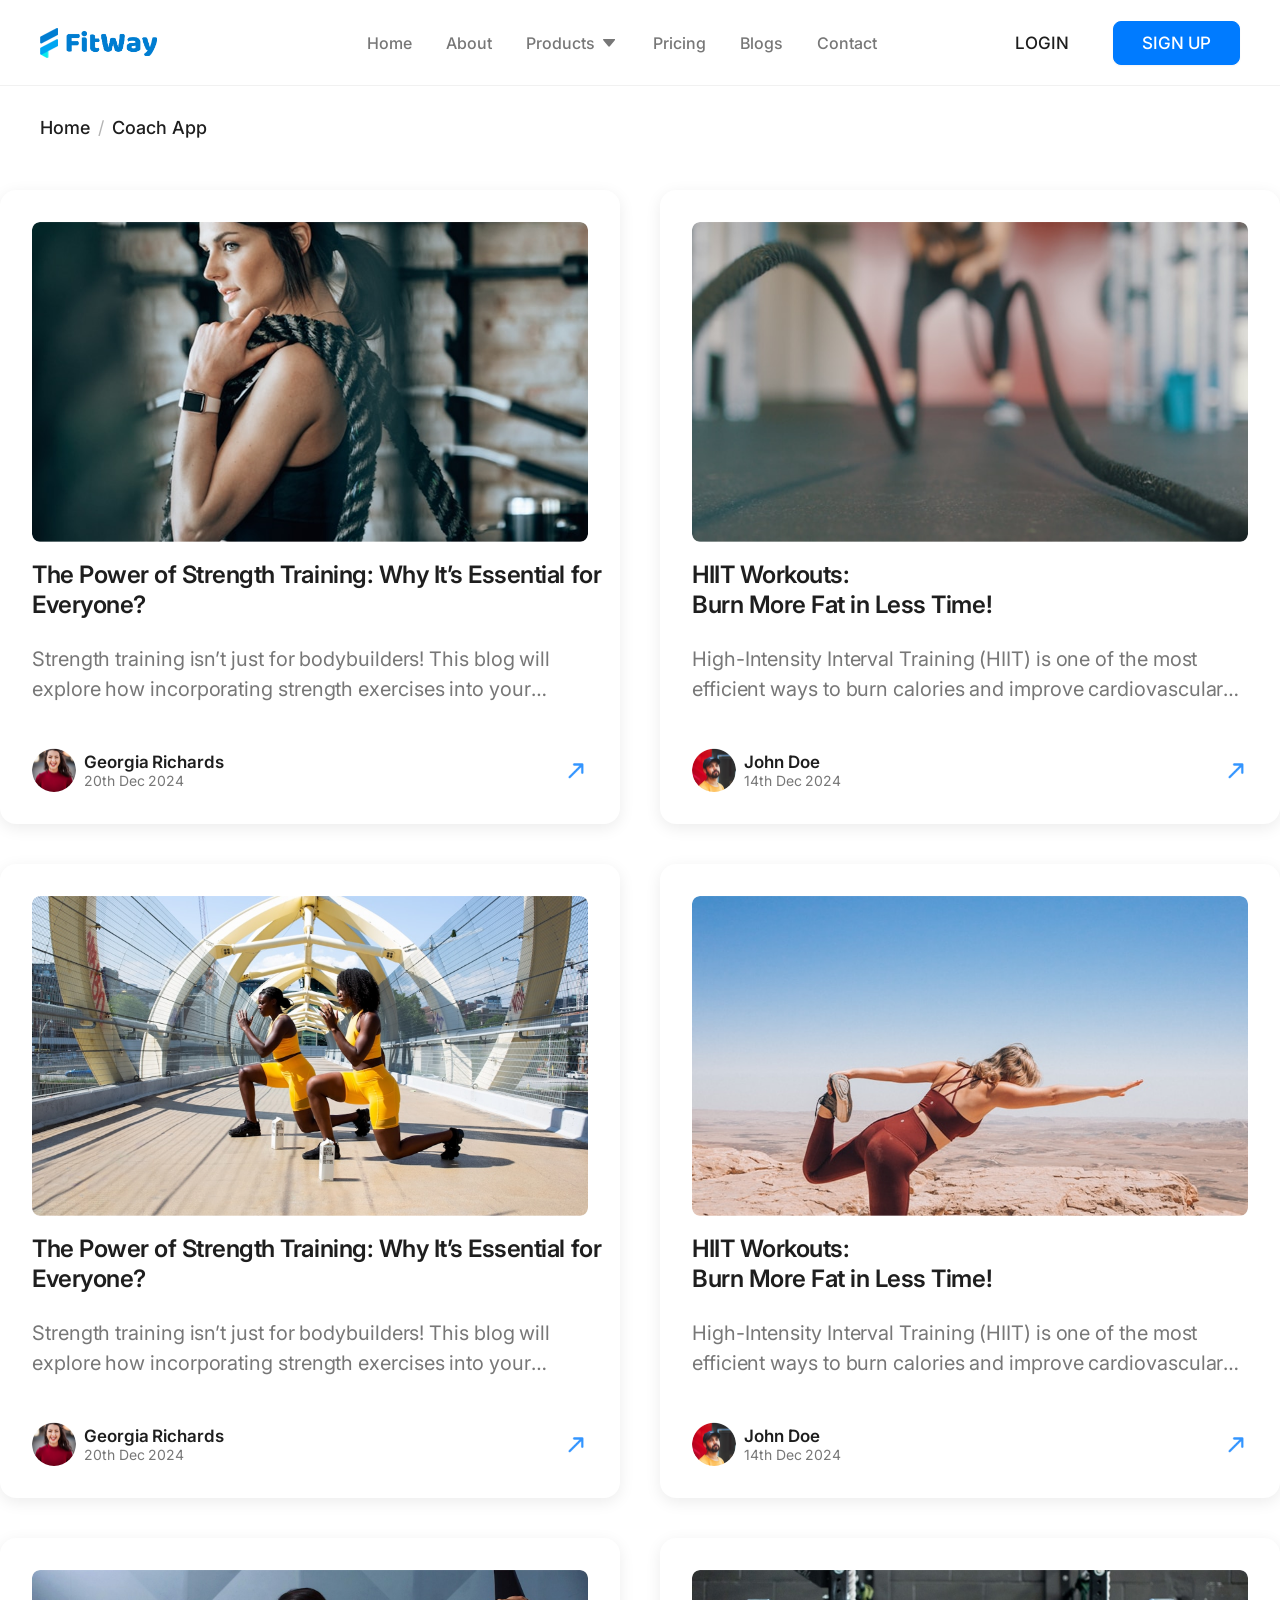
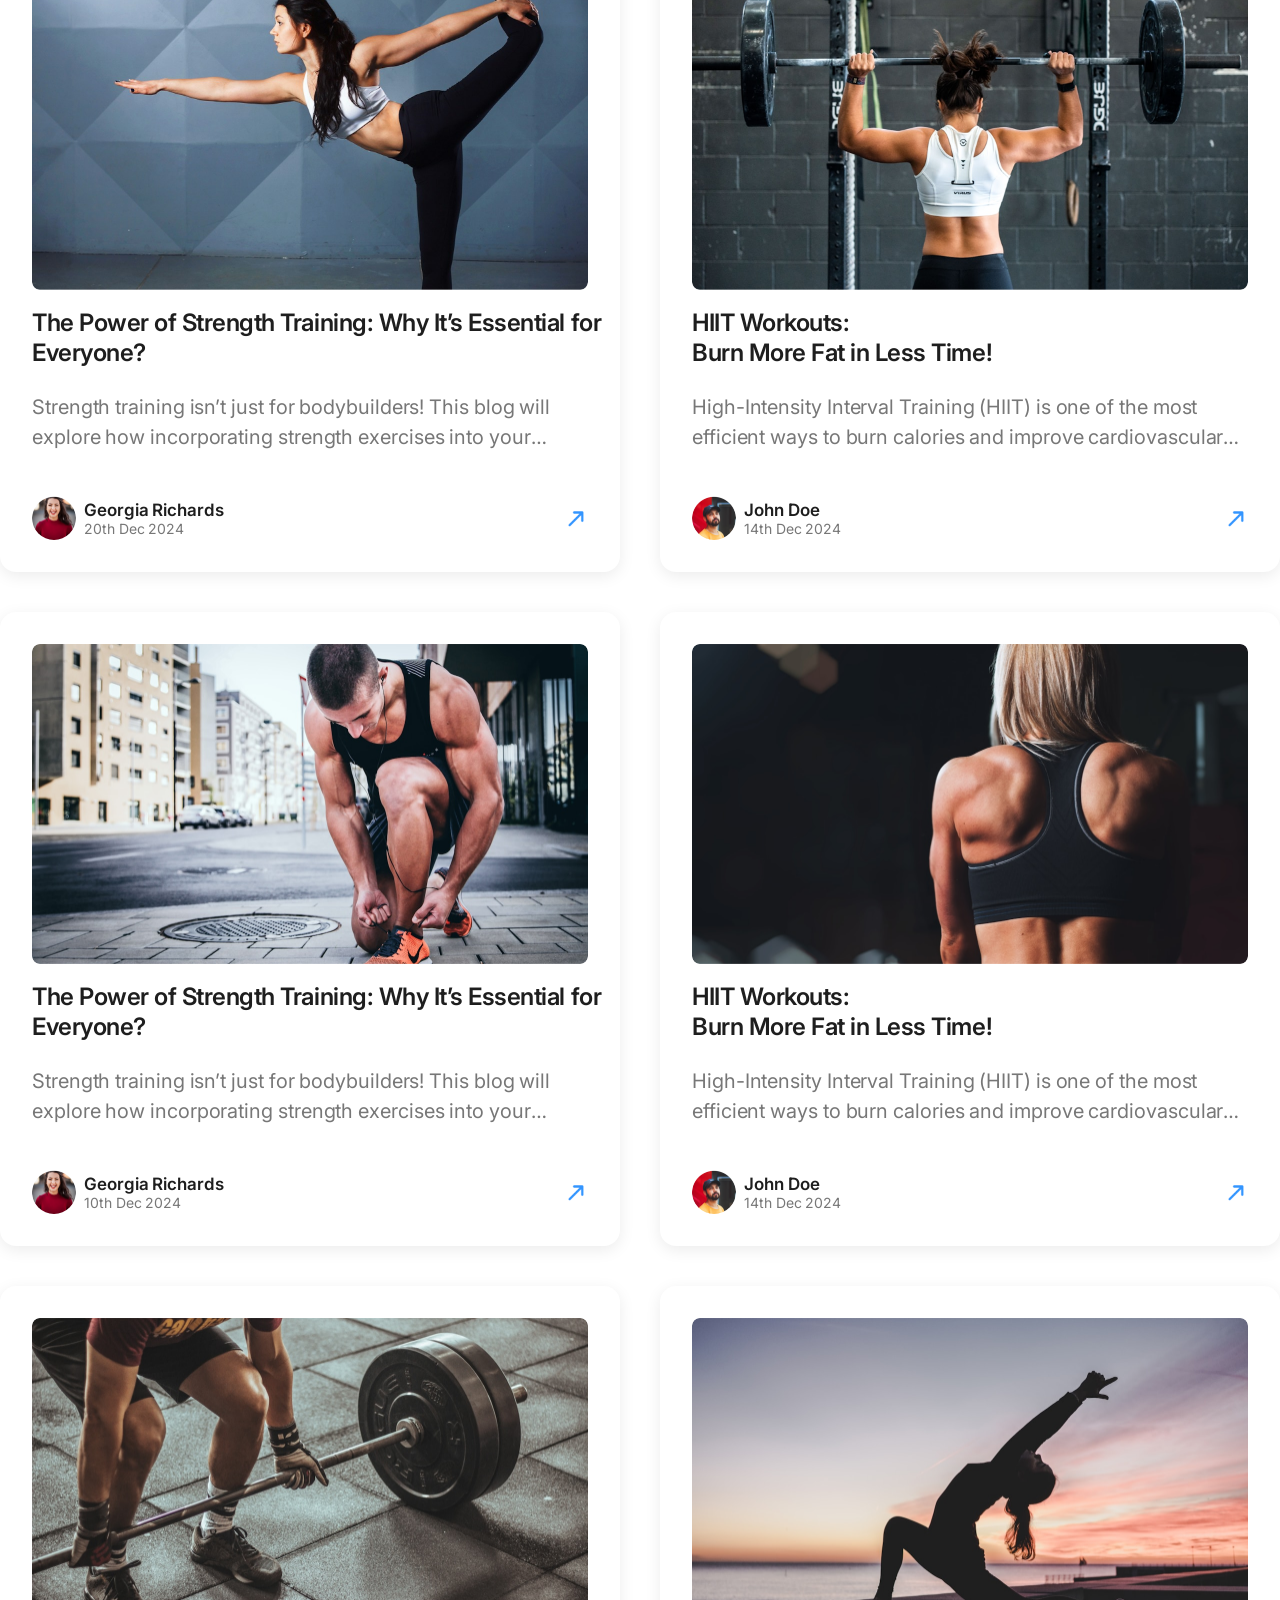
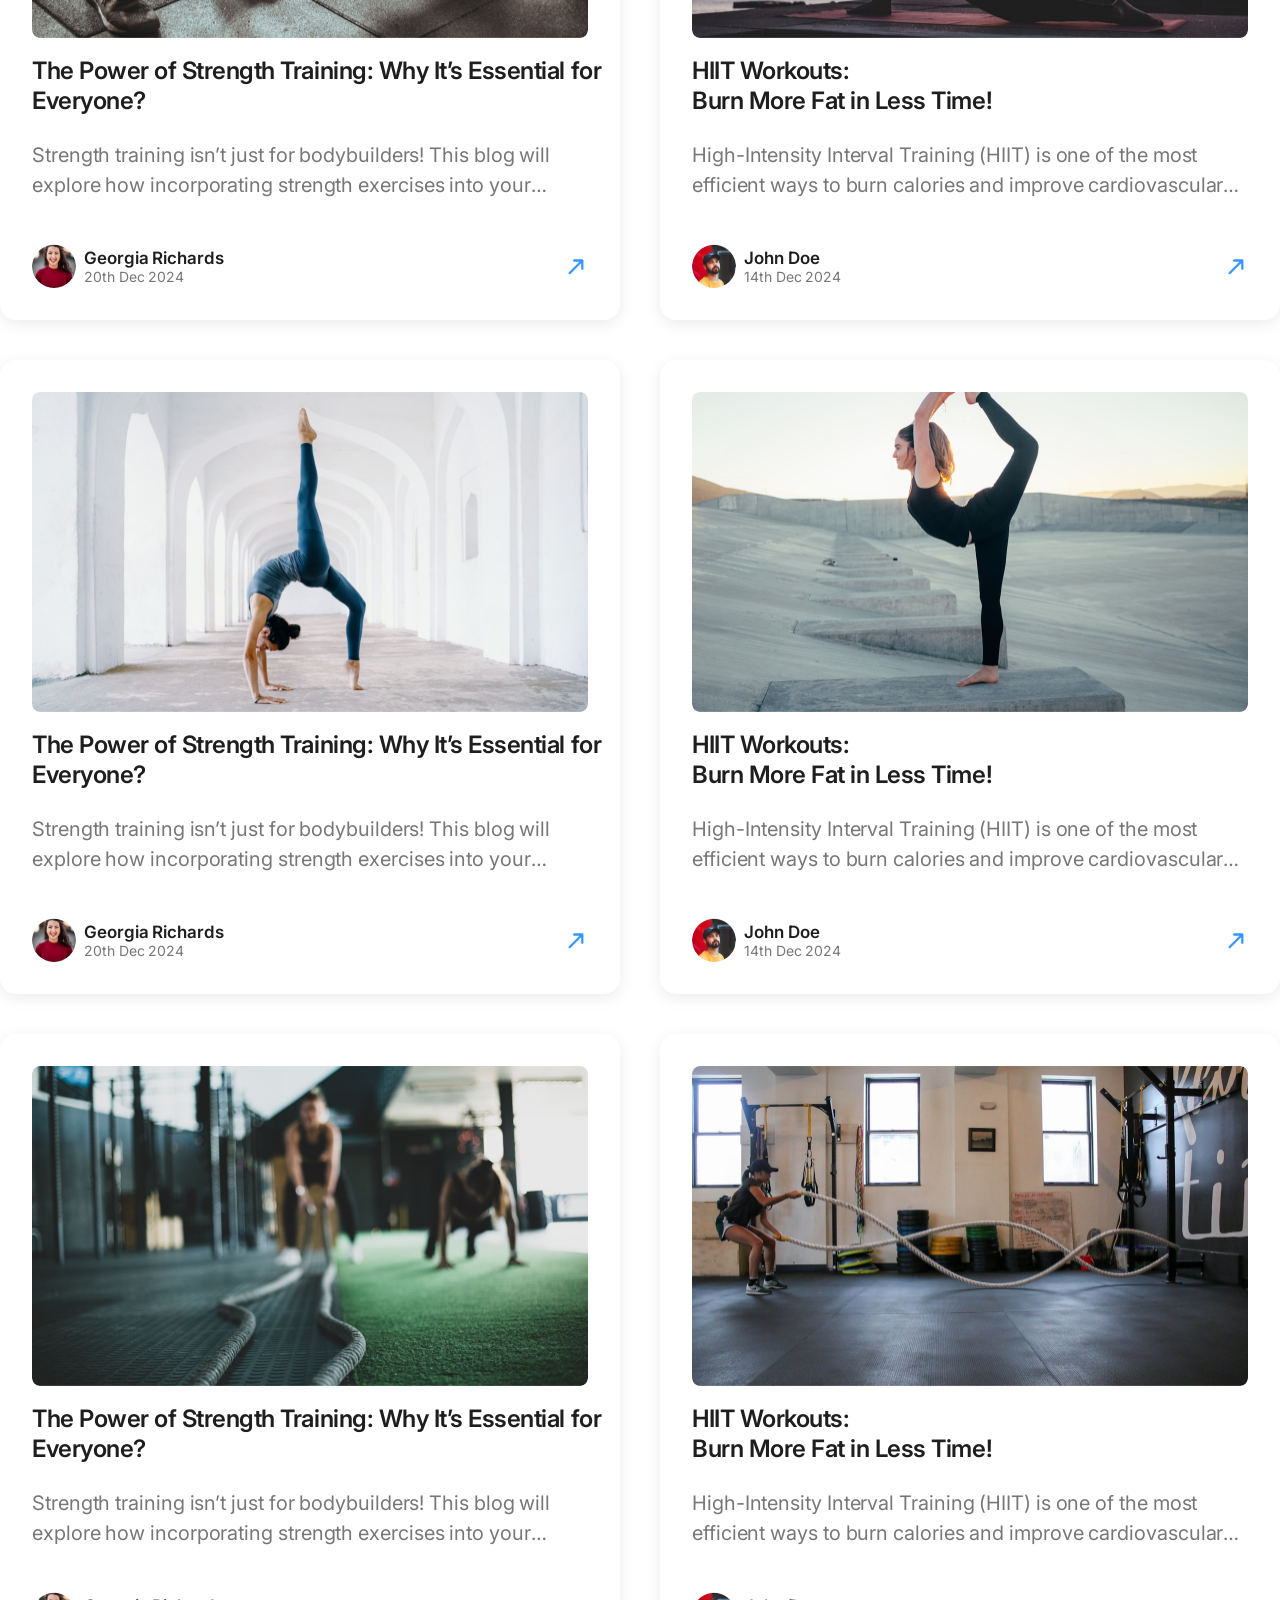
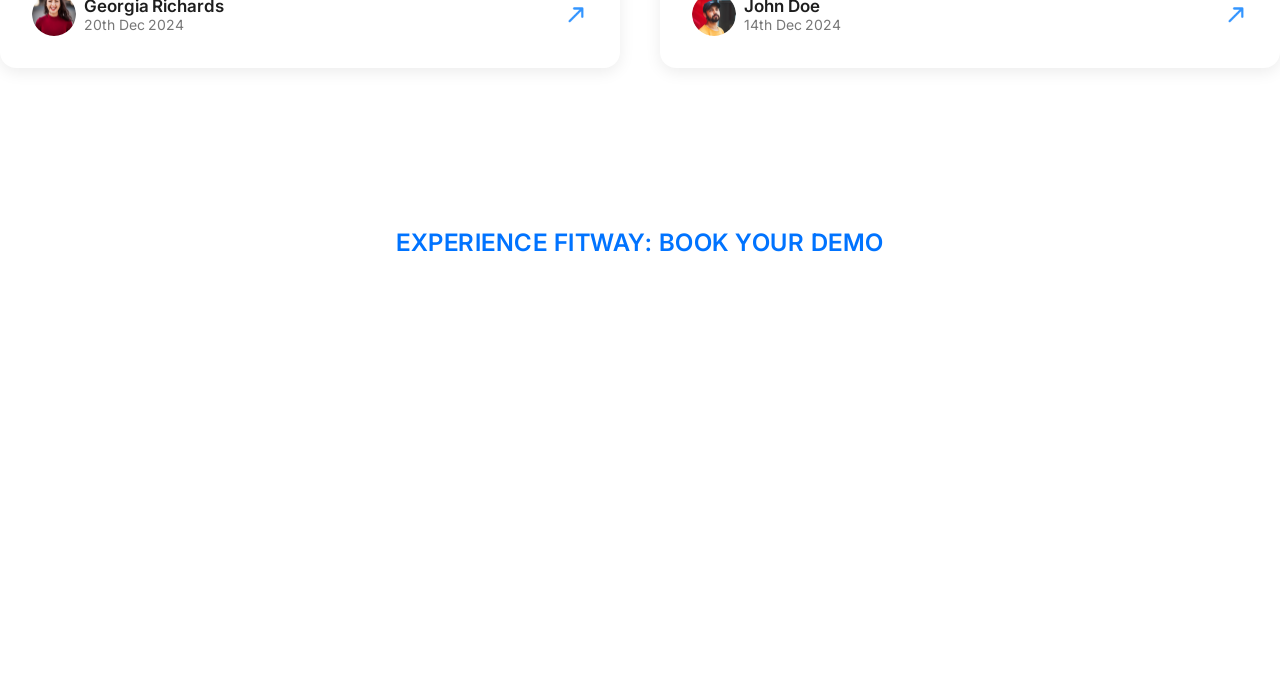
==== blogs_app/blogs_app.html @ 84126445 "4july_coach_app_done_blog_wip" ====
<!DOCTYPE html>
<html lang="en">

<head>
  <meta charset="UTF-8">
  <meta name="viewport" content="width=device-width, initial-scale=1.0">
  <title>FitWay-Branded Member App</title>
  <link rel="stylesheet" href="./blogs_app_style.css">
  <link rel="preconnect" href="https://fonts.googleapis.com">
  <link rel="preconnect" href="https://fonts.gstatic.com" crossorigin>
  <link href="https://fonts.googleapis.com/css2?family=Inter:wght@400;700;900&display=swap" rel="stylesheet">
      <link href="https://fonts.googleapis.com/css2?family=Inter:wght@400;500;700&display=swap" rel="stylesheet">
        <link href="https://fonts.googleapis.com/css2?family=Inter:wght@400;500;700&display=swap" rel="stylesheet">
</head>

<body>

  <header class="navbar-container">
        <nav class="navbar-inner">
            <div class="logo-group">
                <img src="../blogs/blogs_resource/fitway-logo-icon.png" alt="FitWay Icon" class="logo-icon-img">
                <img src="../blogs/blogs_resource/fitway-text-name.png" alt="FitWay Name" class="logo-text-img">
            </div>

            <ul class="nav-links">
                <li><a href="#">Home</a></li>
                <li><a href="#">About</a></li>
                <li class="dropdown">
                  <div class="products-dropdown-container">
                    <div class="products-dropdown-toggle">
                      <div class="products-label">Products</div>
                      <div class="dropdown-arrow"></div>
                    </div>
                    <div class="products-dropdown-menu">
                      <div class="dropdown-item">
                        <div class="dropdown-item-text">CRM</div>
                      </div>
                      <div class="dropdown-item">
                        <div class="dropdown-item-text">Coach App</div>
                      </div>
                      <div class="dropdown-item">
                        <div class="dropdown-item-text">Branded Member App</div>
                      </div>
                      <div class="dropdown-item">
                        <div class="dropdown-item-text">Group HR Training</div>
                      </div>
                      <div class="dropdown-item">
                        <div class="dropdown-item-text">F-Rounds</div>
                      </div>
                    </div>
                  </div>
                </li>
                <li><a href="#">Pricing</a></li>
                <li><a href="#">Blogs</a></li>
                <li><a href="#">Contact</a></li>
            </ul>

            <div class="flexible-spacer"></div>

            <div class="nav-buttons">
                <button class="btn btn-login">LOGIN</button>
                <button class="btn btn-signup">SIGN UP</button>
            </div>
        </nav>
        <div class="navbar-line"></div>
    </header>

        <div>
    <section class="breadcrumb-section">
      <div class="breadcrumb-container">
        <span class="breadcrumb-home">Home </span>
        <span class="breadcrumb-separator">/</span>
        <span class="breadcrumb-current">  Coach App</span>
      </div>
    </section>
    </div>


    <section class="blog-section">
  <div class="container blog-section__wrapper">

    <!-- Row 1 -->
    <div class="blog-row">
      <!-- Blog Card 1 -->
      <article class="blog-card">
        <div class="blog-card__image-wrapper">
          <img class="blog-card__image" src="../blogs/blogs_resource/blogs1.png" alt="Strength Training" />
        </div>
        <div class="blog-card__content">
          <h3 class="blog-card__title">The Power of Strength Training: Why It’s Essential for Everyone?</h3>
          <p class="blog-card__description">
            Strength training isn’t just for bodybuilders! This blog will explore how incorporating strength exercises into your routine...
          </p>
          <div class="blog-card__footer">
            <div class="blog-card__author">
              <img class="blog-card__author-avatar" src="../blogs/blogs_resource/Georgia_Richards.png" alt="Georgia Richards" />
              <div class="blog-card__author-info">
                <div class="blog-card__author-name">Georgia Richards</div>
                <div class="blog-card__date">20th Dec 2024</div>
              </div>
            </div>
            <div class="blog-card__icon"></div>
          </div>
        </div>
      </article>

      <!-- Blog Card 2 -->
      <article class="blog-card">
        <div class="blog-card__image-wrapper">
          <img class="blog-card__image" src="../blogs/blogs_resource/blogs2.png" alt="HIIT Workouts" />
        </div>
        <div class="blog-card__content">
          <h3 class="blog-card__title">HIIT Workouts: <br>Burn More Fat in Less Time!</h3>
          <p class="blog-card__description">
            High-Intensity Interval Training (HIIT) is one of the most efficient ways to burn calories and improve cardiovascular health.
          </p>
          <div class="blog-card__footer">
            <div class="blog-card__author">
              <img class="blog-card__author-avatar" src="../blogs/blogs_resource/John_Doe.png" alt="John Doe" />
              <div class="blog-card__author-info">
                <div class="blog-card__author-name">John Doe</div>
                <div class="blog-card__date">14th Dec 2024</div>
              </div>
            </div>
            <div class="blog-card__icon"></div>
          </div>
        </div>
      </article>
    </div>


        <!-- Row 2 -->


    <div class="blog-row">
      <!-- Blog Card 3 -->
      <div class="blog-card">
        <div class="blog-card__image-wrapper">
          <img class="blog-card__image" src="../blogs/blogs_resource/blogs3.png" alt="Balanced Diet" />
        </div>
        <div class="blog-card__content">
          <h3 class="blog-card__title">
           The Power of Strength Training: Why It’s Essential for Everyone?
          </h3>
          <p class="blog-card__description">
          Strength training isn’t just for bodybuilders! This blog will explore how incorporating strength exercises into your routine can improve muscle mass, boost metabolism, and prevent injury, making it an essential part of any fitness plan. Learn how to get started with bodyweight exercises or weightlifting for optimal results.
          </p>
          <div class="blog-card__footer">
            <div class="blog-card__author">
              <img class="blog-card__author-avatar" src="../blogs/blogs_resource/Georgia_Richards.png" alt="Georgia Richards" />
              <div class="blog-card__author-info">
                <div class="blog-card__author-name">Georgia Richards</div>
                <div class="blog-card__date">20th Dec 2024</div>
              </div>
            </div>
            <div class="blog-card__icon">
              <!-- <img src="https://www.svgrepo.com/show/498001/arrow-up-right.svg" alt="Arrow Icon" /> -->
            </div>
          </div>
        </div>
      </div>

      <!-- Blog Card 4 -->
      <div class="blog-card">
        <div class="blog-card__image-wrapper">
          <img class="blog-card__image" src="../blogs/blogs_resource/blogs4.png" alt="Mental Health Benefits" />
        </div>
        <div class="blog-card__content">
          <h3 class="blog-card__title">
           HIIT Workouts: <br> Burn More Fat in Less Time!
          </h3>
          <p class="blog-card__description">
          High-Intensity Interval Training (HIIT) is one of the most efficient ways to burn calories and improve cardiovascular health. In this blog, we’ll discuss what HIIT is, its benefits over traditional cardio, and how you can incorporate it into your weekly routine to maximize fat loss and improve endurance, even with limited time
          </p>
          <div class="blog-card__footer">
            <div class="blog-card__author">
              <img class="blog-card__author-avatar" src="../blogs/blogs_resource/John_Doe.png" alt="John Doe" />
              <div class="blog-card__author-info">
                <div class="blog-card__author-name">John Doe</div>
                <div class="blog-card__date">14th Dec 2024</div>
              </div>
            </div>
            <div class="blog-card__icon">
              <!-- <img src="https://www.svgrepo.com/show/498001/arrow-up-right.svg" alt="Arrow Icon" /> -->
            </div>
          </div>
        </div>
      </div>
    </div>


    <!-- Row 3 -->


    <div class="blog-row">
    <!-- Blog Card 5 -->
      <div class="blog-card">
        <div class="blog-card__image-wrapper">
          <img class="blog-card__image" src="../blogs/blogs_resource/blogs5.png" alt="Balanced Diet" />
        </div>
        <div class="blog-card__content">
          <h3 class="blog-card__title">
           The Power of Strength Training: Why It’s Essential for Everyone?
          </h3>
          <p class="blog-card__description">
         Strength training isn’t just for bodybuilders! This blog will explore how incorporating strength exercises into your routine can improve muscle mass, boost metabolism, and prevent injury, making it an essential part of any fitness plan. Learn how to get started with bodyweight exercises or weightlifting for optimal results.
          </p>
          <div class="blog-card__footer">
            <div class="blog-card__author">
              <img class="blog-card__author-avatar" src="../blogs/blogs_resource/Georgia_Richards.png" alt="Georgia Richards" />
              <div class="blog-card__author-info">
                <div class="blog-card__author-name">Georgia Richards</div>
                <div class="blog-card__date">20th Dec 2024</div>
              </div>
            </div>
            <div class="blog-card__icon">
              <!-- <img src="https://www.svgrepo.com/show/498001/arrow-up-right.svg" alt="Arrow Icon" /> -->
            </div>
          </div>
        </div>
      </div>

      <!-- Blog Card 6 -->
      <div class="blog-card">
        <div class="blog-card__image-wrapper">
          <img class="blog-card__image" src="../blogs/blogs_resource/blogs6.png" alt="Mental Health Benefits" />
        </div>
        <div class="blog-card__content">
          <h3 class="blog-card__title">
          HIIT Workouts: <br>Burn More Fat in Less Time!
          </h3>
          <p class="blog-card__description">
           High-Intensity Interval Training (HIIT) is one of the most efficient ways to burn calories and improve cardiovascular health. In this blog, we’ll discuss what HIIT is, its benefits over traditional cardio, and how you can incorporate it into your weekly routine to maximize fat loss and improve endurance, even with limited time
          </p>
          <div class="blog-card__footer">
            <div class="blog-card__author">
              <img class="blog-card__author-avatar" src="../blogs/blogs_resource/John_Doe.png" alt="John Doe" />
              <div class="blog-card__author-info">
                <div class="blog-card__author-name">John Doe</div>
                <div class="blog-card__date">14th Dec 2024</div>
              </div>
            </div>
            <div class="blog-card__icon">
              <!-- <img src="https://www.svgrepo.com/show/498001/arrow-up-right.svg" alt="Arrow Icon" /> -->
            </div>
          </div>
        </div>
      </div>
    </div>


         <!-- Row 4 -->


    <div class="blog-row">
     <!-- Blog Card 7 -->
     <div class="blog-card">
        <div class="blog-card__image-wrapper">
          <img class="blog-card__image" src="../blogs/blogs_resource/blogs7.png" alt="Balanced Diet" />
        </div>
        <div class="blog-card__content">
          <h3 class="blog-card__title">
           The Power of Strength Training: Why It’s Essential for Everyone?
          </h3>
          <p class="blog-card__description">
          Strength training isn’t just for bodybuilders! This blog will explore how incorporating strength exercises into your routine can improve muscle mass, boost metabolism, and prevent injury, making it an essential part of any fitness plan. Learn how to get started with bodyweight exercises or weightlifting for optimal results.
          </p>
          <div class="blog-card__footer">
            <div class="blog-card__author">
              <img class="blog-card__author-avatar" src="../blogs/blogs_resource/Georgia_Richards.png" alt="Georgia Richards" />
              <div class="blog-card__author-info">
                <div class="blog-card__author-name">Georgia Richards</div>
                <div class="blog-card__date">10th Dec 2024</div>
              </div>
            </div>
            <div class="blog-card__icon">
              <!-- <img src="https://www.svgrepo.com/show/498001/arrow-up-right.svg" alt="Arrow Icon" /> -->
            </div>
          </div>
        </div>
      </div>

     <!-- Blog Card 8 -->

      <div class="blog-card">
        <div class="blog-card__image-wrapper">
          <img class="blog-card__image" src="../blogs/blogs_resource/blogs8.png" alt="Mental Health Benefits" />
        </div>
        <div class="blog-card__content">
          <h3 class="blog-card__title">
          HIIT Workouts: <br> Burn More Fat in Less Time!
          </h3>
          <p class="blog-card__description">
          High-Intensity Interval Training (HIIT) is one of the most efficient ways to burn calories and improve cardiovascular health. In this blog, we’ll discuss what HIIT is, its benefits over traditional cardio, and how you can incorporate it into your weekly routine to maximize fat loss and improve endurance, even with limited time
          </p>
          <div class="blog-card__footer">
            <div class="blog-card__author">
              <img class="blog-card__author-avatar" src="../blogs/blogs_resource/John_Doe.png" alt="John Doe" />
              <div class="blog-card__author-info">
                <div class="blog-card__author-name">John Doe</div>
                <div class="blog-card__date">14th Dec 2024</div>
              </div>
            </div>
            <div class="blog-card__icon">
              <!-- <img src="https://www.svgrepo.com/show/498001/arrow-up-right.svg" alt="Arrow Icon" /> -->
            </div>
          </div>
        </div>
      </div>
    </div>


         <!-- Row 5 -->


    <div class="blog-row">
      <!-- Blog Card 9 -->
      <div class="blog-card">
        <div class="blog-card__image-wrapper">
          <img class="blog-card__image" src="../blogs/blogs_resource/blogs9.png" alt="Balanced Diet" />
        </div>
        <div class="blog-card__content">
          <h3 class="blog-card__title">
           The Power of Strength Training: Why It’s Essential for Everyone?
          </h3>
          <p class="blog-card__description">
           Strength training isn’t just for bodybuilders! This blog will explore how incorporating strength exercises into your routine can improve muscle mass, boost metabolism, and prevent injury, making it an essential part of any fitness plan. Learn how to get started with bodyweight exercises or weightlifting for optimal results.
          </p>
          <div class="blog-card__footer">
            <div class="blog-card__author">
              <img class="blog-card__author-avatar" src="../blogs/blogs_resource/Georgia_Richards.png" alt="Georgia Richards" />
              <div class="blog-card__author-info">
                <div class="blog-card__author-name">Georgia Richards</div>
                <div class="blog-card__date">20th Dec 2024</div>
              </div>
            </div>
            <div class="blog-card__icon">
              <!-- <img src="https://www.svgrepo.com/show/498001/arrow-up-right.svg" alt="Arrow Icon" /> -->
            </div>
          </div>
        </div>
      </div>

      <!-- Blog Card 10 -->

      <div class="blog-card">
        <div class="blog-card__image-wrapper">
          <img class="blog-card__image" src="../blogs/blogs_resource/blogs10.png" alt="Mental Health Benefits" />
        </div>
        <div class="blog-card__content">
          <h3 class="blog-card__title">
           HIIT Workouts: <br> Burn More Fat in Less Time!
          </h3>
          <p class="blog-card__description">
           High-Intensity Interval Training (HIIT) is one of the most efficient ways to burn calories and improve cardiovascular health. In this blog, we’ll discuss what HIIT is, its benefits over traditional cardio, and how you can incorporate it into your weekly routine to maximize fat loss and improve endurance, even with limited time
          </p>
          <div class="blog-card__footer">
            <div class="blog-card__author">
              <img class="blog-card__author-avatar" src="../blogs/blogs_resource/John_Doe.png" alt="John Doe" />
              <div class="blog-card__author-info">
                <div class="blog-card__author-name">John Doe</div>
                <div class="blog-card__date">14th Dec 2024</div>
              </div>
            </div>
            <div class="blog-card__icon">
              <!-- <img src="https://www.svgrepo.com/show/498001/arrow-up-right.svg" alt="Arrow Icon" /> -->
            </div>
          </div>
        </div>
      </div>
    </div>



         <!-- Row 6 -->


    <div class="blog-row">
      <!-- Blog Card 11 -->
      <div class="blog-card">
        <div class="blog-card__image-wrapper">
          <img class="blog-card__image" src="../blogs/blogs_resource/blogs11.png" alt="Balanced Diet" />
        </div>
        <div class="blog-card__content">
          <h3 class="blog-card__title">
          The Power of Strength Training: Why It’s Essential for Everyone?
          </h3>
          <p class="blog-card__description">
          Strength training isn’t just for bodybuilders! This blog will explore how incorporating strength exercises into your routine can improve muscle mass, boost metabolism, and prevent injury, making it an essential part of any fitness plan. Learn how to get started with bodyweight exercises or weightlifting for optimal results.
          </p>
          <div class="blog-card__footer">
            <div class="blog-card__author">
              <img class="blog-card__author-avatar" src="../blogs/blogs_resource/Georgia_Richards.png" alt="Georgia Richards" />
              <div class="blog-card__author-info">
                <div class="blog-card__author-name">Georgia Richards</div>
                <div class="blog-card__date">20th Dec 2024</div>
              </div>
            </div>
            <div class="blog-card__icon">
              <!-- <img src="https://www.svgrepo.com/show/498001/arrow-up-right.svg" alt="Arrow Icon" /> -->
            </div>
          </div>
        </div>
      </div>

      <!-- Blog Card 12 -->

      <div class="blog-card">
        <div class="blog-card__image-wrapper">
          <img class="blog-card__image" src="../blogs/blogs_resource/blogs12.png" alt="Mental Health Benefits" />
        </div>
        <div class="blog-card__content">
          <h3 class="blog-card__title">
           HIIT Workouts: <br> Burn More Fat in Less Time!
          </h3>
          <p class="blog-card__description">
           High-Intensity Interval Training (HIIT) is one of the most efficient ways to burn calories and improve cardiovascular health. In this blog, we’ll discuss what HIIT is, its benefits over traditional cardio, and how you can incorporate it into your weekly routine to maximize fat loss and improve endurance, even with limited time
          </p>
          <div class="blog-card__footer">
            <div class="blog-card__author">
              <img class="blog-card__author-avatar" src="../blogs/blogs_resource/John_Doe.png" alt="John Doe" />
              <div class="blog-card__author-info">
                <div class="blog-card__author-name">John Doe</div>
                <div class="blog-card__date">14th Dec 2024</div>
              </div>
            </div>
            <div class="blog-card__icon">
              <!-- <img src="https://www.svgrepo.com/show/498001/arrow-up-right.svg" alt="Arrow Icon" /> -->
            </div>
          </div>
        </div>
      </div>
    </div>


             <!-- Row 8 -->


    <div class="blog-row">
      <!-- Blog Card 11 -->
      <div class="blog-card">
        <div class="blog-card__image-wrapper">
          <img class="blog-card__image" src="../blogs/blogs_resource/blogs13.png" alt="Balanced Diet" />
        </div>
        <div class="blog-card__content">
          <h3 class="blog-card__title">
          The Power of Strength Training: Why It’s Essential for Everyone?
          </h3>
          <p class="blog-card__description">
          Strength training isn’t just for bodybuilders! This blog will explore how incorporating strength exercises into your routine can improve muscle mass, boost metabolism, and prevent injury, making it an essential part of any fitness plan. Learn how to get started with bodyweight exercises or weightlifting for optimal results.
          </p>
          <div class="blog-card__footer">
            <div class="blog-card__author">
              <img class="blog-card__author-avatar" src="../blogs/blogs_resource/Georgia_Richards.png" alt="Georgia Richards" />
              <div class="blog-card__author-info">
                <div class="blog-card__author-name">Georgia Richards</div>
                <div class="blog-card__date">20th Dec 2024</div>
              </div>
            </div>
            <div class="blog-card__icon">
              <!-- <img src="https://www.svgrepo.com/show/498001/arrow-up-right.svg" alt="Arrow Icon" /> -->
            </div>
          </div>
        </div>
      </div>

      <!-- Blog Card 12 -->

      <div class="blog-card">
        <div class="blog-card__image-wrapper">
          <img class="blog-card__image" src="../blogs/blogs_resource/blogs14.png" alt="Mental Health Benefits" />
        </div>
        <div class="blog-card__content">
          <h3 class="blog-card__title">
           HIIT Workouts: <br> Burn More Fat in Less Time!
          </h3>
          <p class="blog-card__description">
           High-Intensity Interval Training (HIIT) is one of the most efficient ways to burn calories and improve cardiovascular health. In this blog, we’ll discuss what HIIT is, its benefits over traditional cardio, and how you can incorporate it into your weekly routine to maximize fat loss and improve endurance, even with limited time
          </p>
          <div class="blog-card__footer">
            <div class="blog-card__author">
              <img class="blog-card__author-avatar" src="../blogs/blogs_resource/John_Doe.png" alt="John Doe" />
              <div class="blog-card__author-info">
                <div class="blog-card__author-name">John Doe</div>
                <div class="blog-card__date">14th Dec 2024</div>
              </div>
            </div>
            <div class="blog-card__icon">
              <!-- <img src="https://www.svgrepo.com/show/498001/arrow-up-right.svg" alt="Arrow Icon" /> -->
            </div>
          </div>
        </div>
      </div>
    </div>


  </div>
</section>


<!--Discover the features section -->
  <section class="discover-section">
  <div class="discover-content">
    
    <!-- NO slide animation for this -->
    <p class="tagline" id="animatedTagline">
      EXPERIENCE FITWAY: BOOK YOUR DEMO
    </p>
    
    <!-- Wrap the rest to animate from bottom -->
    <div class="text-slide-wrapper">
      <h1>Discover the Future of Fitness Technology</h1>
      <div class="description">
        Get a personalized demo to see how FitWay’s innovative software and hardware solutions can elevate your fitness business. Explore our CRM, Branded Member App, Coach App, and hardware integrations with a product expert.
      </div>
      <div class="button-wrapper">
        <button class="demo-button">REQUEST A DEMO</button>
      </div>
    </div>
    
  </div>
</section>

  <script src="./blogs_app_script.js"></script>
</body>
</html>
---- blogs_app/blogs_app_style.css ----
/* Base Reset */
* {
  margin: 0;
  padding: 0;
  box-sizing: border-box;
}

body {
  font-family: 'Inter', sans-serif;
  background-color: #fff;
  color: #1E1E1E;
}

/* --- Reusable Animation Keyframes --- */
@keyframes slideInFromBottom {
    0% {
        transform: translateY(100px);
        opacity: 0;
    }
    100% {
        transform: translateY(0);
        opacity: 1;
    }
}

@keyframes slideInFromRight {
    0% {
        transform: translateX(100px);
        opacity: 0;
    }
    100% {
        transform: translateX(0);
        opacity: 1;
    }
}

@keyframes slideInFromLeft {
    0% {
        transform: translateX(-100px);
        opacity: 0;
    }
    100% {
        transform: translateX(0);
        opacity: 1;
    }
}


/* Animation for request demo */
/* --- Initial States for Book Demo Section --- */
.book-demo-section .book-demo-content-wrapper h2,
.book-demo-section .book-demo-description,
.book-demo-section .book-demo-button {
    opacity: 0;
    transform: translateY(50px);
}

.book-demo-section .book-demo-label {
    opacity: 0; 
    overflow: hidden; 
    white-space: nowrap; 
    width: 0; 
    border-right: .15em solid transparent; 
    display: inline-block;
}

/* --- Animation when 'animate' class is added to the Book Demo Section --- */
.book-demo-section.animate .book-demo-content-wrapper h2,
.book-demo-section.animate .book-demo-description,
.book-demo-section.animate .book-demo-button {
    animation: slideInFromBottom 0.8s ease-out forwards;
}

/* Staggered delays for Book Demo Section elements */
.book-demo-section.animate .book-demo-content-wrapper h2 {
    animation-delay: 0s; 
}
.book-demo-section.animate .book-demo-description {
    animation-delay: 0.2s; 
}
.book-demo-section.animate .book-demo-button {
    animation-delay: 0.4s; 
}

.book-demo-section.animate .book-demo-label {
    animation:
        typing 2.5s steps(30, end) forwards, 
        blink-caret .75s step-end infinite, 
        fadeInInstant 0.01s forwards; 
    animation-delay: 1.4s;
}
/* Navbar Container - Outer wrapper, centers inner content */
.navbar-container {
    width: 1440px;
    height: 86px;
    padding: 0 40px;
    display: flex;
    flex-direction: column;
    justify-content: center;
    align-items: center;
    position: relative;
    background-color: #FFF;
    width: 100%;
    animation: slideInFromBottom 0.8s ease-out forwards;
     position: relative;
  z-index: 9999; /* Make sure navbar is above hero section */
}

/* Navbar Inner Content - The 1280px wide content area */
.navbar-inner {
    display: flex;
    max-width: 1280px; /* Fixed width of the content area */
    height: 46px;
    align-items: center;
    flex-shrink: 0;
    margin: 0 auto; /* Centers the 1280px container within 1440px page */
    justify-content: flex-start;
    width: 100%; /* Ensures it takes full width of the navbar container */
    
}
/* Navbar Line - Decorative separator */
.navbar-line {
    /* width: 1440px;  */
    height: 1px;
    opacity: 0.5;
    background: #E4E4E4;
    position: absolute;
    bottom: 0;
    left: 0;
    right: 0; 
}

/* Logo and Name Group - Contains the icon and text images */
.logo-group {
    display: flex;
    justify-content: flex-start;
    align-items: center;
    gap: 8px; /* Specific gap between logo icon and name text image */
    flex-shrink: 0;
     margin-right: 100px; /* This padding ensures the logo group is spaced correctly from the right edge */
}

/* Styles for the separate logo icon image */
.logo-icon-img {
    width: 18.455px;
    height: 29.999px;
    flex-shrink: 0;
    object-fit: contain;
}

/* Styles for the separate "FitWay" text image */
.logo-text-img {
    /* IMPORTANT: Measure these dimensions from your actual "FitWay" text image */
    width: auto; /* Let intrinsic width define it */
    height: 26.783px; /* Example height based on font size */
    max-height: 29.999px; /* Ensure vertical alignment */
    object-fit: contain;
    flex-shrink: 0;
}

/* Navigation Links - The list of navigation items */
.nav-links {
    list-style: none;
    margin: 0;
    padding: 0;
    display: flex;
    align-items: center;
    gap: 34px; /* Specific gap between individual navigation list items */
    margin-left: auto;
}
.nav-links.Home{
display: flex;
width: 52px;
height: 24px;
padding-right: 6px;
align-items: center;
padding-left: 100px; /* This padding ensures the Home link is spaced correctly from the left edge */
gap: 34px;
}
.nav-links.About{
display: flex;
width: 52px;
height: 24px;
padding-right: 6px;
align-items: center;
}
.nav-links.Contact{
color: #777;
font-family: Inter;
font-size: 16px;
font-style: normal;
font-weight: 500;
line-height: 24px; /* 150% */
display: flex;
width: 69px;
height: 24px;
padding-right: 7px;
margin-right: 162.5px; /* Adjusted to ensure the gap is at least 382.5px wide */
align-items: center;
}

.nav-links li {
    position: relative;
}

.nav-links a {
    color: #777;
    font-family: 'Inter', sans-serif;
    font-size: 16px;
    font-style: normal;
    font-weight: 500;
    line-height: 24px;
    text-decoration: none;
    white-space: nowrap;
}

/* --- PRODUCTS DROPDOWN SPECIFIC STYLES --- */

/* Container for the entire dropdown: Controls positioning relative to other nav items */
.products-dropdown-container {
    position: relative;
    display: inline-flex;
    flex-direction: column;
    justify-content: center;
    align-items: flex-start;
}

/* The clickable "Products" label and arrow group */
.products-dropdown-toggle {
    display: flex;
    justify-content: center;
    align-items: center;
    gap: 4px;
    cursor: pointer;
    color: #777777;
    font-size: 16px;
    
    font-weight: 500;
    line-height: 24px;
    text-decoration: none;
    transition: text-decoration 0.3s ease;
}

/* Styling for the "Products" text itself */
.products-label {
     word-wrap: break-word;
}

/* When the dropdown is open, underline the "Products" label */
.products-dropdown-container.active .products-label {
    text-decoration: underline;
}

/* Styles for the dropdown arrow (up/down indicator) */
.dropdown-arrow {
    width: 20px;
    height: 20px;
    flex-shrink: 0;
    position: relative;
    overflow: hidden;
    background-color: currentColor;

    mask-image: url('data:image/svg+xml;utf8,<svg xmlns="http://www.w3.org/2000/svg" width="20" height="20" viewBox="0 0 20 20" fill="white"><path d="M4.2977 7.12875C3.82895 6.5425 4.06333 6.09375 4.78583 6.09375H15.3327C16.0752 6.09375 16.2896 6.54313 15.8208 7.12875L10.8796 13.32C10.4108 13.8863 9.68833 13.8863 9.23895 13.32L4.2977 7.12875Z"/></svg>');
    -webkit-mask-image: url('data:image/svg+xml;utf8,<svg xmlns="http://www.w3.org/2000/svg" width="20" height="20" viewBox="0 0 20 20" fill="white"><path d="M4.2977 7.12875C3.82895 6.5425 4.06333 6.09375 4.78583 6.09375H15.3327C16.0752 6.09375 16.2896 6.54313 15.8208 7.12875L10.8796 13.32C10.4108 13.8863 9.68833 13.8863 9.23895 13.32L4.2977 7.12875Z"/></svg>');

    transition: transform 0.3s ease;
    transform: rotate(0deg);
}

/* When the dropdown is open, rotate the arrow to point UP */
.products-dropdown-container.active .products-dropdown-toggle .dropdown-arrow {
    transform: rotate(180deg);
}

/* The actual dropdown menu container */
.products-dropdown-menu {
    position: absolute;
    top: 100%;
    left: 0;
    z-index: 1000;
    background: white;
    box-shadow: 4px 8px 20px rgba(0, 0, 0, 0.08);
    border-radius: 8px;
    overflow: hidden;
    display: flex;
    flex-direction: column;
    box-sizing: border-box;
    margin-top: 0;
    width: 198px;
    max-height: 0;
    opacity: 0;
    transform: translateY(-5px);
    transition: max-height 0.4s ease-out, opacity 0.3s ease-out, transform 0.4s ease-out;
}

.products-dropdown-container.active .products-dropdown-menu {
    max-height: 226px;
    opacity: 1;
    transform: translateY(0);
    padding: 0;
}

.dropdown-item {
    display: flex;
    padding: 9px 16px 9px 16px;
    justify-content: flex-start;
    align-items: center;
    align-self: stretch;
    background: white;
    border-left: 4px solid transparent;
    cursor: pointer;
    transition: background-color 0.2s, border-left 0.2s, color 0.2s;
}

.dropdown-item-text {
    color: #777777;
    font-size: 16px;
    font-weight: 400;
    line-height: 20px;
    white-space: nowrap;
    word-wrap: normal;
}

.dropdown-item:hover {
    background-color:#e6f0ff;
    border-left: 4px solid #007BFF;
}

.dropdown-item.active {
    background-color: #e6f0ff;
    border-left: 4px solid #007BFF;
    color: #007BFF;
}

/* Action Buttons Group - Contains the LOGIN and SIGN UP buttons */
.nav-buttons {
    display: flex;
    align-items: center;
    gap: 16px; /* Specific gap between LOGIN and SIGN UP buttons */
    flex-shrink: 0; /* Prevents buttons from shrinking */
    margin-left: auto; /* Pushes the buttons to the right end of the navbar */
}

/* Individual Button Styles */
.btn {
    display: flex;
    height: 44px;
    padding: 16px 28px;
    justify-content: center;
    align-items: center;
    /* No gap here, as it's for internal button content, not between buttons */
    flex-shrink: 0;
    cursor: pointer;
    border-radius: 8px;
    font-family: 'Inter', sans-serif;
    font-size: 17px;
    font-style: normal;
    font-weight: 500;
    line-height: 28px;
    text-transform: uppercase;
    white-space: nowrap;
    box-sizing: border-box;
}

.btn-login {
    background: none;
    border: none;
    color: #1E1E1E;
}

.btn-signup {
    border: 1px solid #007BFF;
    background: #007BFF;
    color: #FFF;
    box-shadow: 0px 1px 2px 0px rgba(16, 24, 40, 0.05);
    /* No gap here, already defined on .nav-buttons */
}



/* BREADCRUMB SECTION */
.breadcrumb-section {
  width: 100%;
  height: auto;
  padding: 30px 0px 50px 0px;
  background-color: #FFF;
  box-sizing: border-box;

}

/* BREADCRUMB CONTAINER */
.breadcrumb-container {
  display: flex;
  align-items: center;
  gap: 8px;
  width: 1280px;
  margin: 0 auto;
  padding: 0 40px;
 
}

/* HOME TEXT */
.breadcrumb-home {
  color: #1E1E1E;
  font-weight: 500;
}

/* SEPARATOR TEXT */
.breadcrumb-separator {
  color: #B4B4B4;
  font-weight: 400;
}

/* CURRENT PAGE */
.breadcrumb-current {
  color: #1E1E1E;
  font-weight: 500;
}

/* ==== Breadcrumb Section ==== */
.breadcrumb-section {
  background-color: #FFF;
  padding: 30px 0px 50px 0px;
  box-sizing: border-box;
  width: 100%;
}

.breadcrumb-container {
  display: flex;
  align-items: center;
  gap: 8px;
}

/* Home Text */
.breadcrumb-home {
  color: #1E1E1E;
  font-family: 'Inter', sans-serif;
  font-size: 18px;
  font-style: normal;
  font-weight: 500;
  line-height: 24px; /* 133.333% */
}

/* Separator Text */
.breadcrumb-separator {
  color: #B4B4B4;
  font-family: 'Inter', sans-serif;
  font-size: 18px;
  font-style: normal;
  font-weight: 400;
  line-height: 24px;
}

/* Current Page Text */
.breadcrumb-current {
  color: #1E1E1E;
  font-family: 'Inter', sans-serif;
  font-size: 18px;
  font-style: normal;
  font-weight: 500;
  line-height: 24px; /* 133.333% */
}

* {
  margin: 0;
  padding: 0;
  box-sizing: border-box;
}

body {
  font-family: 'Inter', sans-serif;
  /* background-color: #f5f5f5; */
}

/* Page Wrapper */
.blog-section {
  width: 100%;
  display: flex;
  justify-content: center;
  /* padding: 40px 0; */
  background-color: #fff;
}

.blog-section__container {
  width: 1280px;
  display: flex;
  justify-content: space-between;
  gap: 40px;
}

/* Blog Card */
.blog-card {
  display: flex;                            /* Flex layout */
  flex-direction: column;                   /* Vertical stacking */
  justify-content: center;                  /* Center content vertically */
  align-items: center;                      /* Center content horizontally */
  width: 620px;                             /* Card width */
  height: 634px;                            /* Card height */
  padding: 32px;                            /* Inner spacing */
  gap: 18px;                                /* Space between child elements */
  background: #FFF;                         /* White background */
  border-radius: 16px;                      /* Rounded corners */
  box-shadow: 0px 4px 16px rgba(0, 0, 0, 0.08); /* Subtle drop shadow */
}


/* Image */
.blog-card__image-wrapper {
  display: flex;
  justify-content: center;
  align-items: center;
  height: 320px;
  border-radius: 8px;         /* Match Figma */
  overflow: hidden;
  flex-shrink: 0;
  align-self: stretch;
  position: relative;
}

.blog-card__image {
  width: 100%;
  height: 100%;
  object-fit: cover;
  transition: transform 0.4s ease-in-out; /* Smooth zoom transition */
}

/* Hover effect for zoom-in */
.blog-card__image-wrapper:hover .blog-card__image {
  transform: scale(1.18); /* Zoom in slightly */
}


/* Content */
.blog-card__content {
  display: flex;                      /* Flex layout */
  flex-direction: column;            /* Stack elements vertically */
  justify-content: center;           /* Center content vertically */
  align-items: flex-start;           /* Align content to the left */
  width: 556px;                      /* Set content width */
  gap: 24px;                         /* Space between children */
  flex: 1;                           /* Allow the section to grow */
}


.blog-card__title {
  width: 586px;
  color: #1E1E1E;
  font-family: 'Inter', sans-serif;
  font-size: 24px;
  font-style: normal;
  font-weight: 600;
  line-height: 30px;         /* 125% */
  letter-spacing: -0.48px;
}


.blog-card__description {
  height: auto; /* Or use max-height: 60px if needed */
  align-self: stretch;
  overflow: hidden;
  text-overflow: ellipsis;

  display: -webkit-box;
  -webkit-line-clamp: 2;             /* Limit to 2 lines */
  -webkit-box-orient: vertical;

  color: #777;
  font-family: 'Inter', sans-serif;
  font-size: 20px;
  font-style: normal;
  font-weight: 400;
  line-height: 30px; /* 150% */
  letter-spacing: -0.08px;
}




/* Footer */
.blog-card__footer {
  display: flex;
  width: 556px;
  justify-content: space-between;
  align-items: center;
  margin-top: auto;
}

.blog-card__author {
  display: flex;
  justify-content: center;
  align-items: center;
  gap: 8px;
}


.blog-card__author-avatar {
  width: 44px;
  height: 44px;
  border-radius: 50%;
  object-fit: cover;
}


.blog-card__author-info {
.blog-card__author-info {
  display: flex;
  width: 148px;
  flex-direction: column;
  justify-content: center;
  align-items: flex-start;
  gap: 4px;
}

}

.blog-card__author-name {
  color: #1E1E1E;
  /* text-align: center; */
  font-family: Inter, sans-serif;
  font-size: 17px;
  font-style: normal;
  font-weight: 600;
  line-height: normal;
  letter-spacing: -0.068px;
}


.blog-card__date {
  color: #777;
  /* text-align: center; */
  font-family: Inter, sans-serif;
  font-size: 14px;
  font-style: normal;
  font-weight: 400;
  line-height: normal;
  letter-spacing: -0.056px;
}


/* Optional Arrow Icon */
.blog-card__icon {
  width: 24px;
  height: 24px;
  background-image: url('../blogs/blogs_resource/arrow-up-right-svgrepo-com\ 1.png');
  background-size: cover;
  background-repeat: no-repeat;
  background-position: center;
  opacity: 0.8;
  transition: opacity 0.3s;
}

.blog-card__icon:hover {
  opacity: 1;
  cursor: pointer;
}

.blog-section__wrapper {
  display: flex;
  flex-direction: column;
  gap: 40px;
}

.blog-row {
  display: flex;
  gap: 40px;
  justify-content: center;
  flex-wrap: wrap;
}


/* Discover section */
.discover-section {
  background: url('./blogs_resource/f.png') no-repeat center;
  background-size: contain;
  background-position: center;
  margin-top: 100px;
  width: 100%;
  height: 416px;
  flex-shrink: 0;
  justify-content: center;
  box-sizing: border-box;
  opacity: 1; /* Remove animation here */
  transform: none; /* Reset transform */
  /* Remove the animation line */
}
.text-slide-wrapper {
  opacity: 0;
  transform: translateY(100px);
  transition: all 0.6s ease-out;
}

.text-slide-wrapper.animate-in {
  opacity: 1;
  transform: translateY(0);
}

/* Keyframes */
@keyframes slideFromBottom {
  from {
    transform: translateY(100px);
    opacity: 0;
  }
  to {
    transform: translateY(0);
    opacity: 1;
  }
}

/* discover-content styling */
.discover-content {
  
  max-width: 950px;
  margin: 0 auto;
 
  padding-top: 05; /* or remove entirely */
}

.tagline {
  text-align: center;
  padding-top: 60px;
  font-weight: 600;
  font-size: 1.5rem;
  color: #0073ff;
  letter-spacing: 0.5px;
  padding-bottom: 12px;
}

.tagline span {
  opacity: 0;
  display: inline-block;
  transform: scale(0.8);
  animation: popIn 0.3s forwards;
}

@keyframes popIn {
  to {
    opacity: 1;
    transform: scale(1);
  }
}

.fallback-text {
  visibility: hidden;
}
 
h1 {
color: #1E1E1E;
font-family: Inter;
font-size: 48px;
font-style: normal;
font-weight: 600;
line-height: 56px; /* 116.667% */
letter-spacing: -1.92px;
padding-bottom: 24px;
}

@media (max-width: 1024px) {
  h1 {
    font-size: 36px;
    line-height: 44px;
  }
}

@media (max-width: 768px) {
  h1 {
    font-size: 28px;
    line-height: 36px;
  }
}

.description {
color: #777;
text-align: center;
font-family: Inter;
font-size: 20px;
font-style: normal;
font-weight: 400;
line-height: 30px; /* 150% */
letter-spacing: -0.08px;
padding-bottom: 24px;
}
.button-wrapper {
  display: flex;
  justify-content: center;
  align-items: center;
  width: 100%;
}
.demo-button {
  
  display: flex;
  padding: 16px 28px;
  justify-content: center;
  align-items: center;
  gap: 12px;
  border-radius: 8px;
  border: 1px solid #007BFF;
  background: #007BFF;
  color: #FFF;
  font-family: Inter;
  font-size: 18px;
  font-style: normal;
  font-weight: 500;
  line-height: 28px; /* 155.556% */
  text-transform: uppercase;
  margin-bottom: 60px;
}
.demo-button:hover {
  background-color: #005fcc;
}


/* Responsive Typography */
@media (max-width: 768px) {
  h1 {
    font-size: 2rem;
  }

  .description {
    font-size: 1rem;
  }

  .demo-button {
    width: 80%;
    display: inline-block;
  }
}
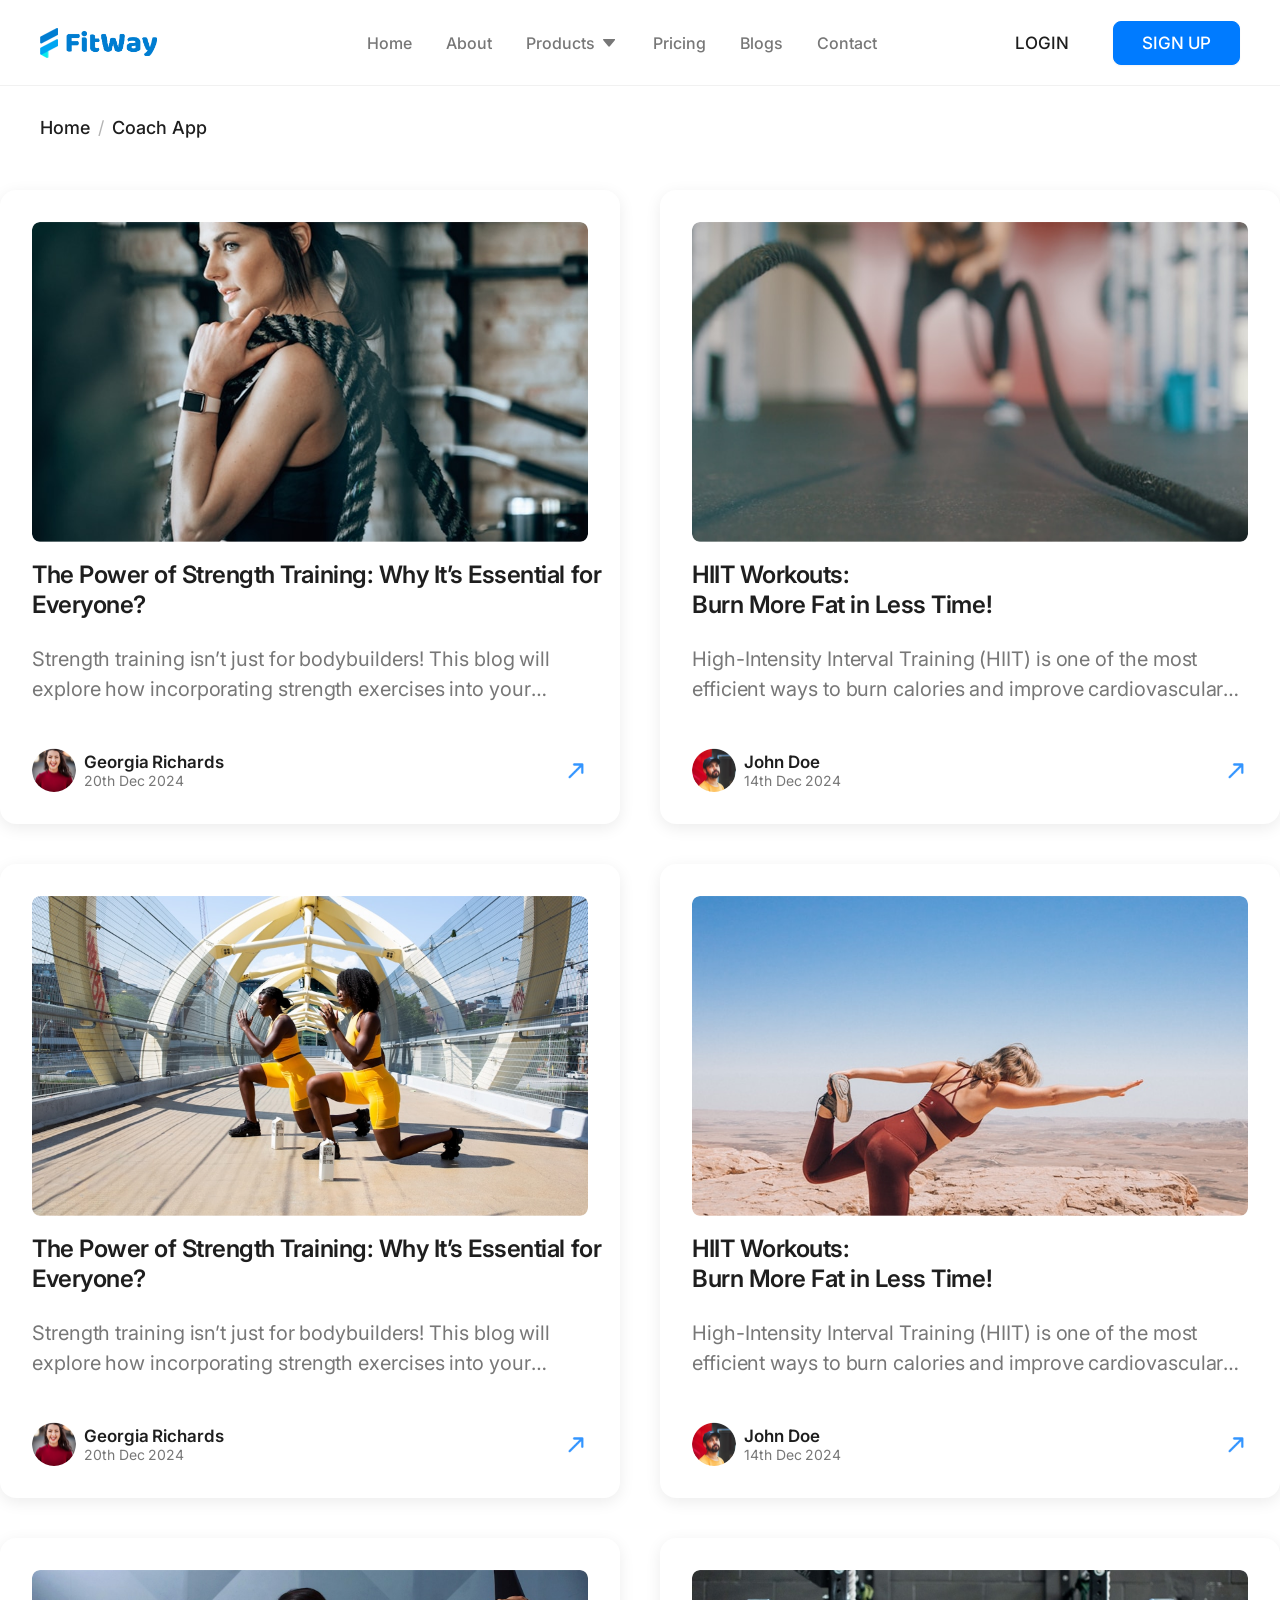
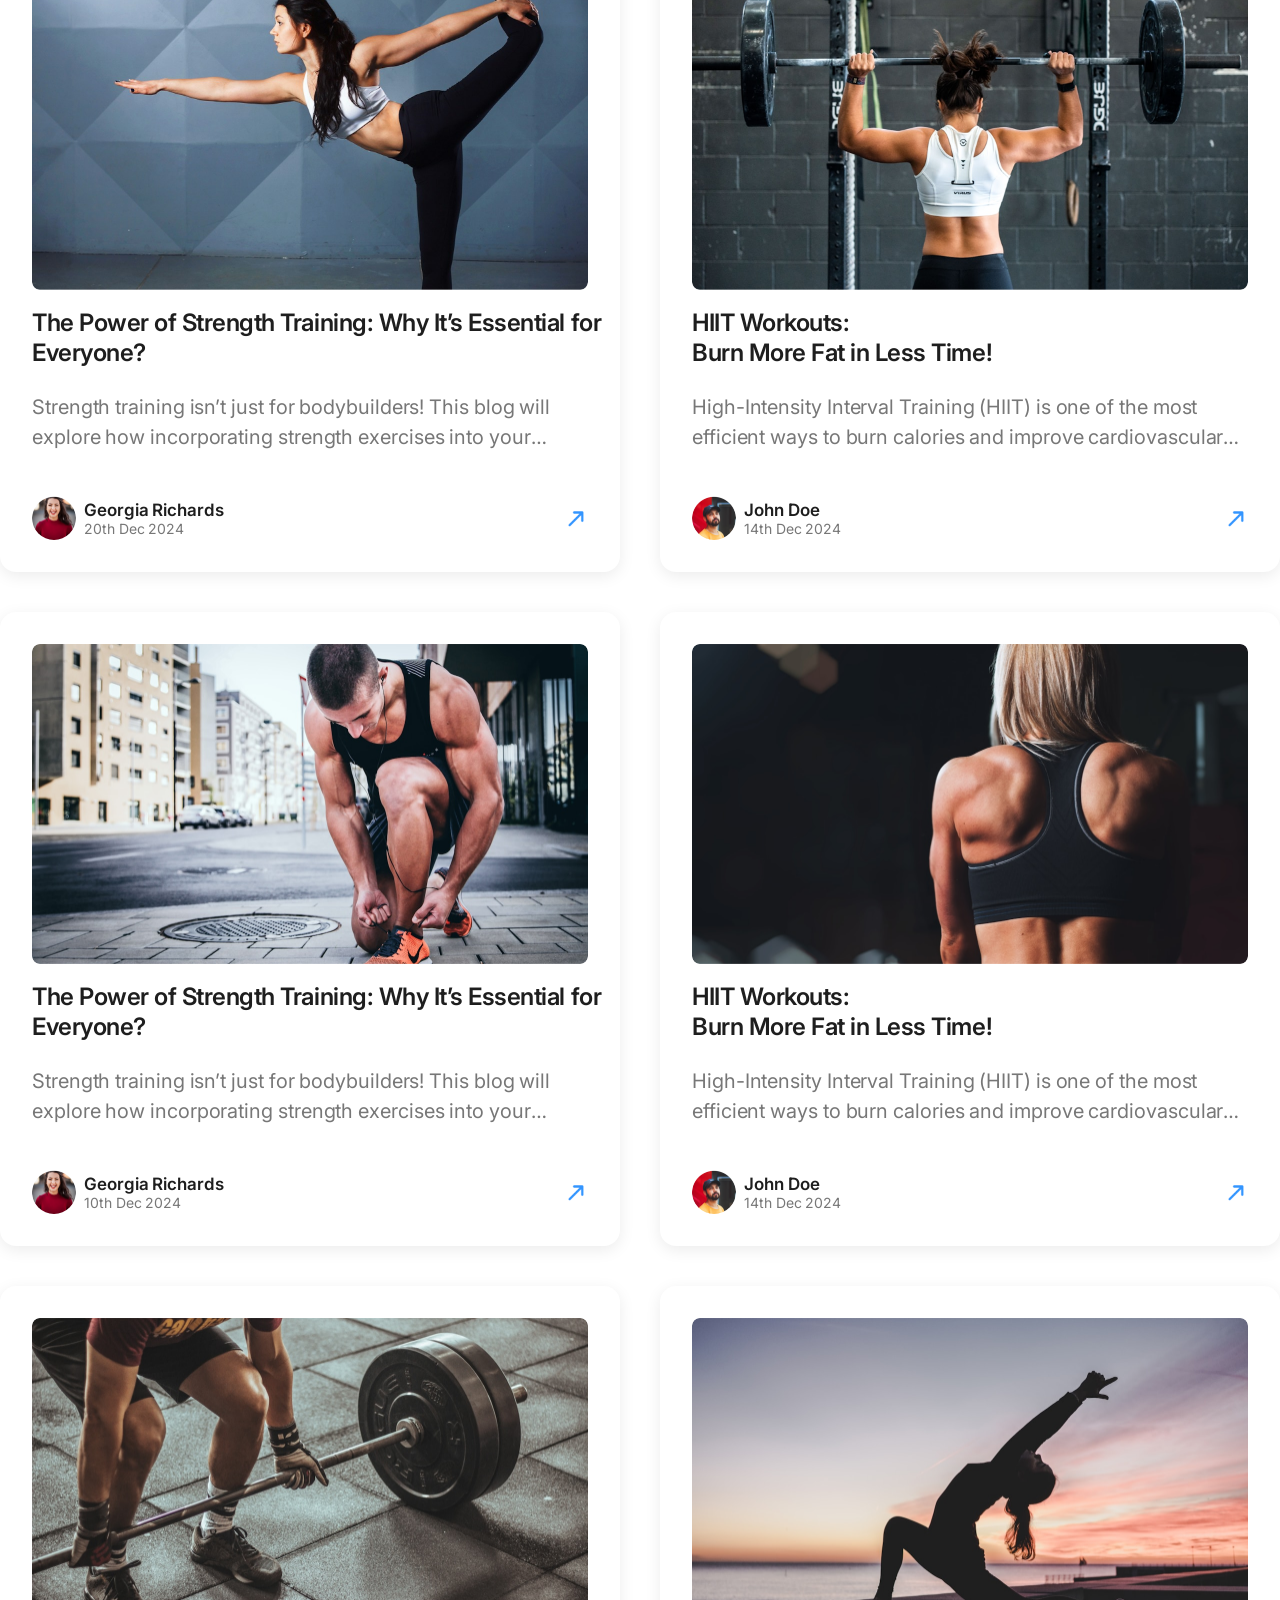
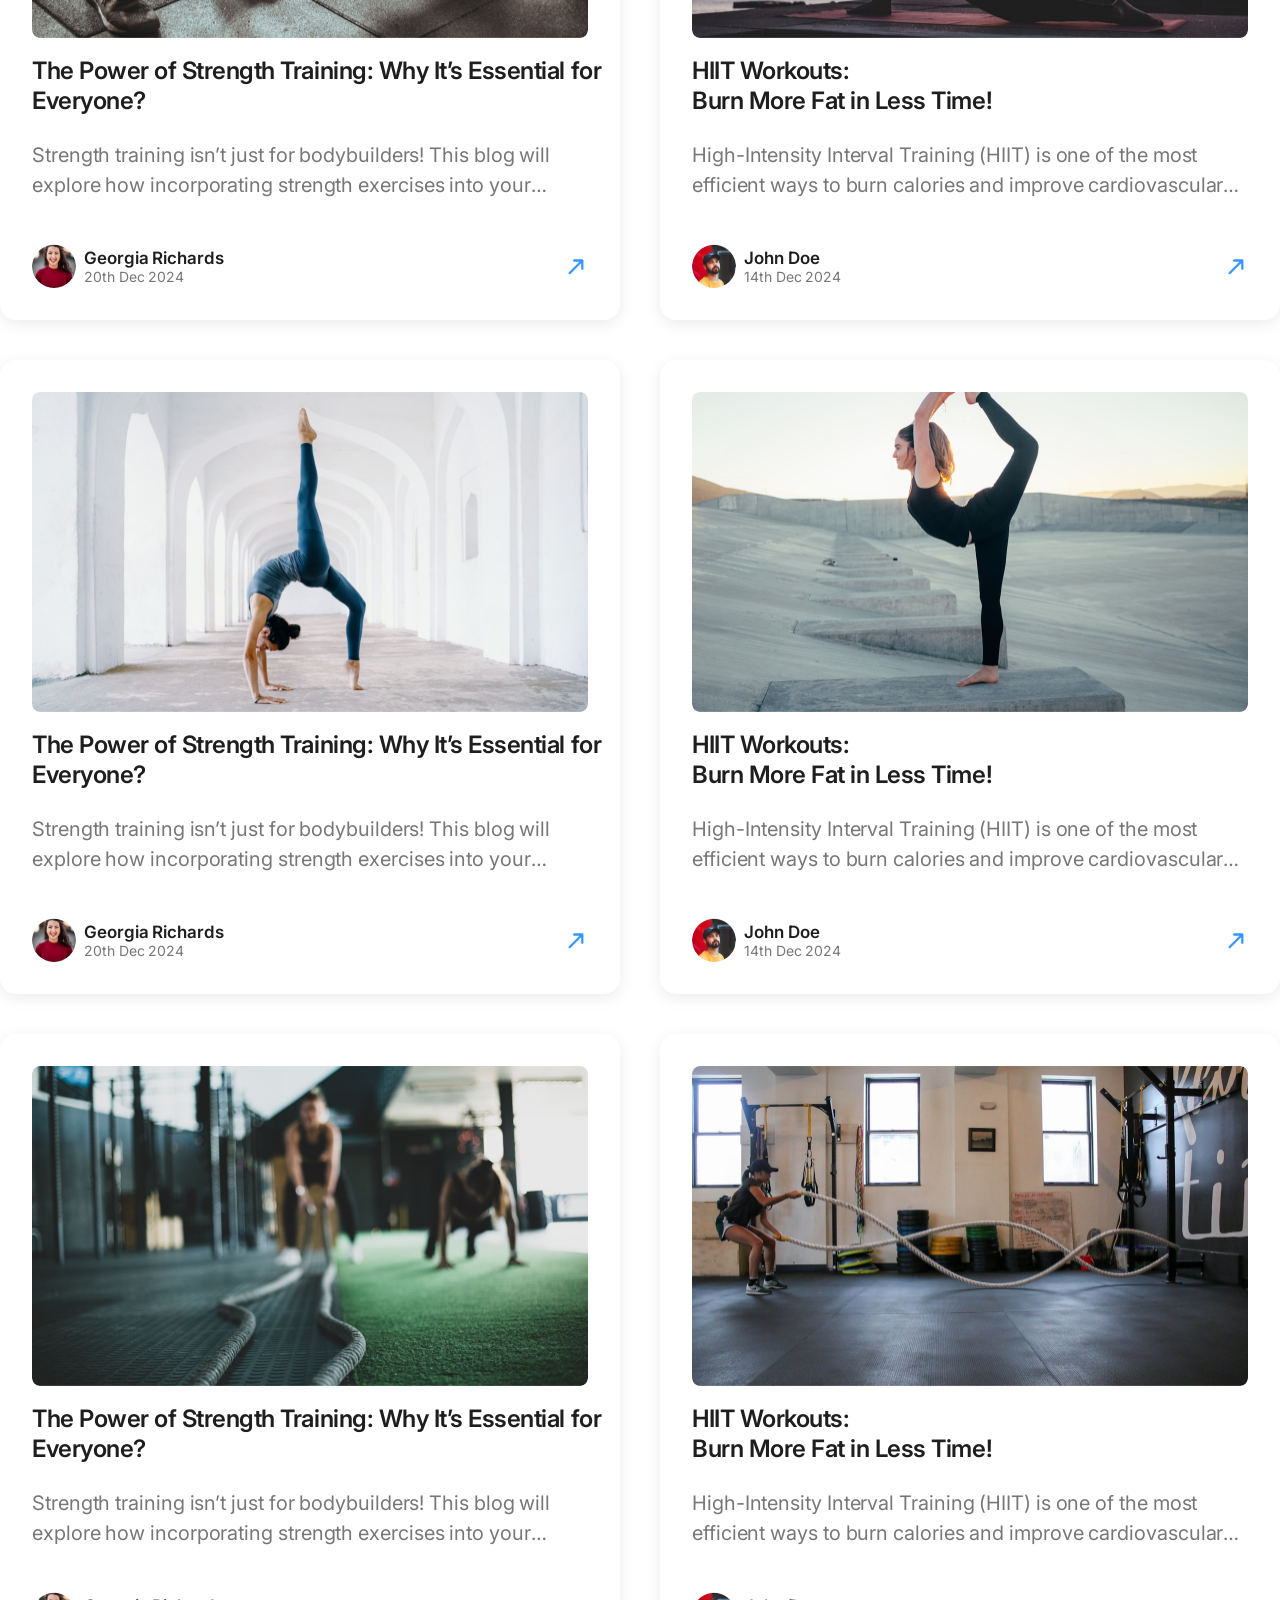
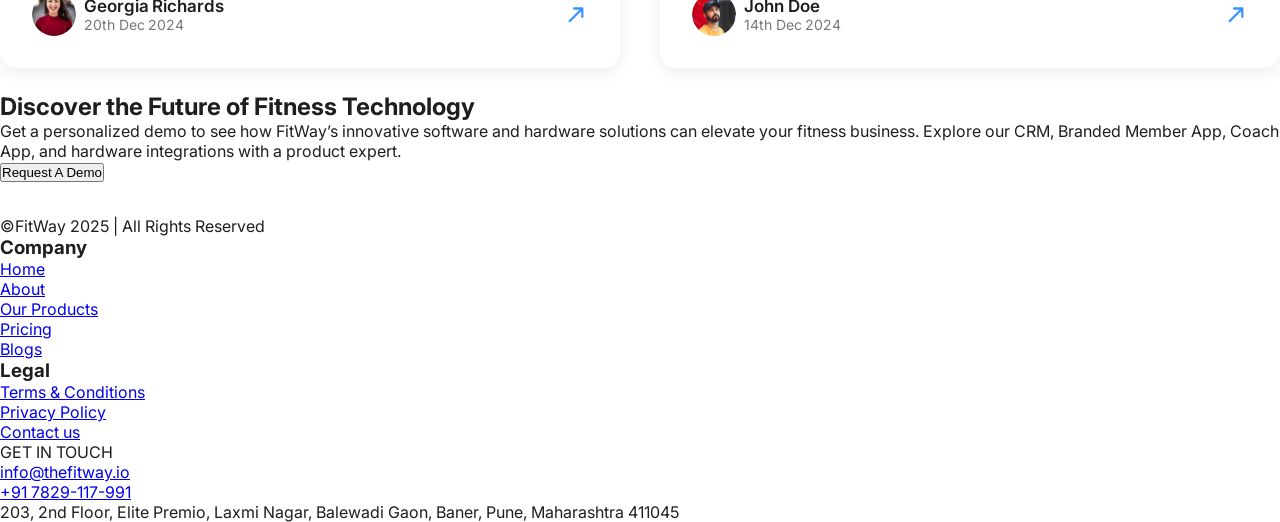
==== commit 5382d077: "4July_coch_done_blog_wip" ====
--- a/blogs_app/blogs_app.html
+++ b/blogs_app/blogs_app.html
@@ -498,28 +498,85 @@
 </section>
 
 
-<!--Discover the features section -->
-  <section class="discover-section">
-  <div class="discover-content">
-    
-    <!-- NO slide animation for this -->
-    <p class="tagline" id="animatedTagline">
-      EXPERIENCE FITWAY: BOOK YOUR DEMO
+
+<!-- EXPERIENCE FITWAY: BOOK YOUR DEMO SECTION -->
+<section class="book-demo-section">
+  <div class="book-demo-content-wrapper">
+    <div class="book-demo-label-group">
+      <div class="book-demo-label">Experience FitWay: Book Your Demo</div>
+    </div>
+    <h2>Discover the Future of Fitness Technology</h2>
+    <p class="book-demo-description">
+      Get a personalized demo to see how FitWay’s innovative software and
+      hardware solutions can elevate your fitness business. Explore our CRM,
+      Branded Member App, Coach App, and hardware integrations with a product expert.
     </p>
-    
-    <!-- Wrap the rest to animate from bottom -->
-    <div class="text-slide-wrapper">
-      <h1>Discover the Future of Fitness Technology</h1>
-      <div class="description">
-        Get a personalized demo to see how FitWay’s innovative software and hardware solutions can elevate your fitness business. Explore our CRM, Branded Member App, Coach App, and hardware integrations with a product expert.
-      </div>
-      <div class="button-wrapper">
-        <button class="demo-button">REQUEST A DEMO</button>
-      </div>
-    </div>
-    
+    <button class="book-demo-button">Request A Demo</button>
   </div>
 </section>
+<footer class="main-footer">
+  <div class="footer-content-wrapper">
+    <div class="footer-col footer-col-brand">
+      <div class="footer-logo"><img src="../coach_app/resource/Footer_fitway_logo.png" alt="FitWay Icon" class="logo-icon-img"></div>
+      <div class="social-icons">
+        <a href="#" class="social-icon instagram" aria-label="Instagram"></a>
+        <a href="#" class="social-icon facebook" aria-label="Facebook"></a>
+        <a href="#" class="social-icon youtube" aria-label="YouTube"></a>
+        <a href="#" class="social-icon linkedin" aria-label="LinkedIn"></a>
+      </div>
+      <div class="footer-copyright">©FitWay 2025 | All Rights Reserved</div>
+    </div>
+
+    <div class="footer-col-links">
+      <div class="footer-col">
+        <h3 class="footer-heading">Company</h3>
+        <ul class="footer-links-list">
+          <li><a href="#">Home</a></li>
+          <li><a href="#">About</a></li>
+          <li><a href="#">Our Products</a></li>
+          <li><a href="#">Pricing</a></li>
+          <li><a href="#">Blogs</a></li>
+        </ul>
+      </div>
+      <div class="footer-col">
+        <h3 class="footer-heading">Legal</h3>
+        <ul class="footer-links-list">
+          <li><a href="#">Terms & Conditions</a></li>
+          <li><a href="#">Privacy Policy</a></li>
+          <li><a href="#">Contact us</a></li>
+        </ul>
+      </div>
+    </div>
+
+    <div class="get-in-touch-section">
+    <div class="get-in-touch-title">GET IN TOUCH</div>
+    <div class="contact-details-wrapper">
+        <div class="contact-item">
+            <span class="contact-icon icon-email"></span>
+            <a href="mailto:info@thefitway.io" class="contact-text">info@thefitway.io</a>
+        </div>
+        <div class="contact-item">
+            <span class="contact-icon icon-phone"></span>
+            <a href="tel:+917829117991" class="contact-text">+91 7829-117-991</a>
+        </div>
+        <div class="contact-item">
+            <span class="contact-icon icon-location"></span>
+            <span class="contact-text address-text">203, 2nd Floor, Elite Premio, Laxmi Nagar, Balewadi Gaon, Baner, Pune, Maharashtra 411045</span>
+        </div>
+    </div>
+</div>
+</div>
+</footer>
+
+<!-- animation -->
+
+<script src="https://cdn.jsdelivr.net/npm/aos@2.3.4/dist/aos.js"></script>
+<script>
+  AOS.init({
+    duration: 1000, // ms
+    once: true      // Animate only once
+  });
+</script>
 
   <script src="./blogs_app_script.js"></script>
 </body>
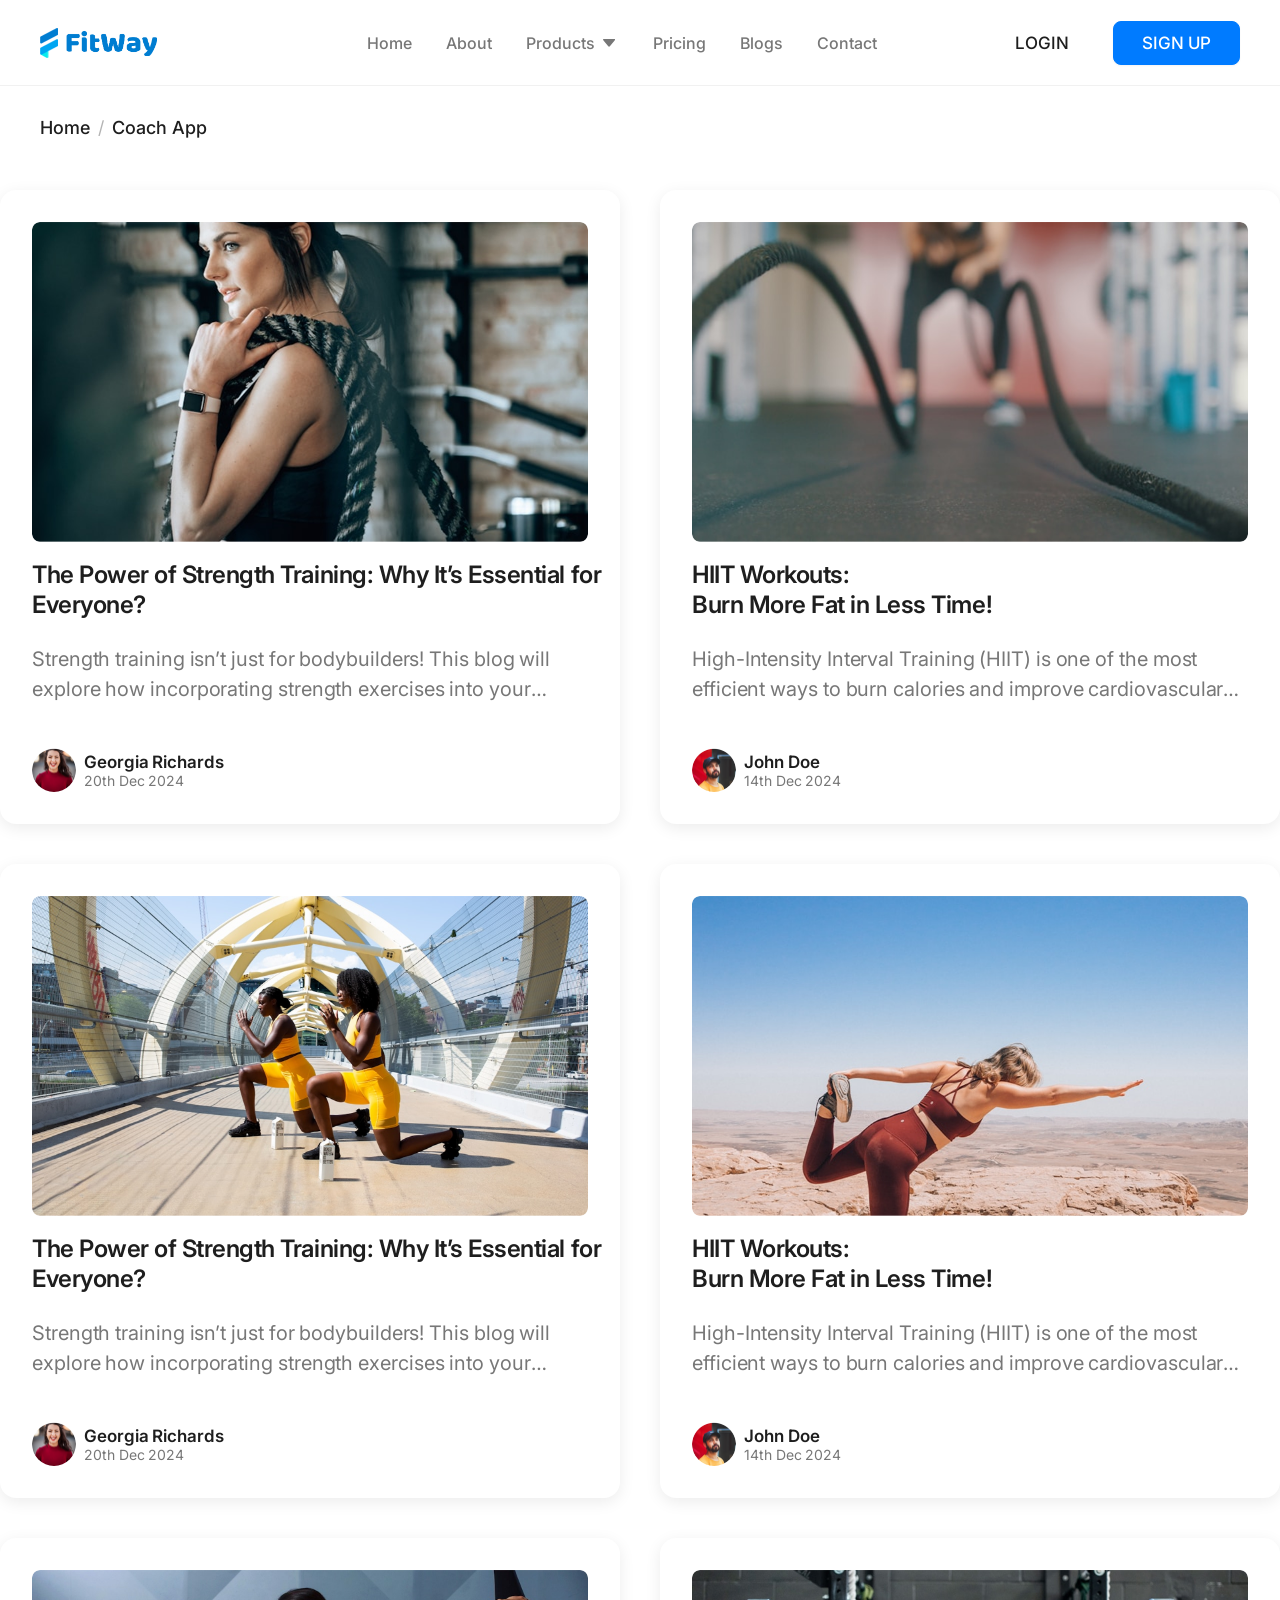
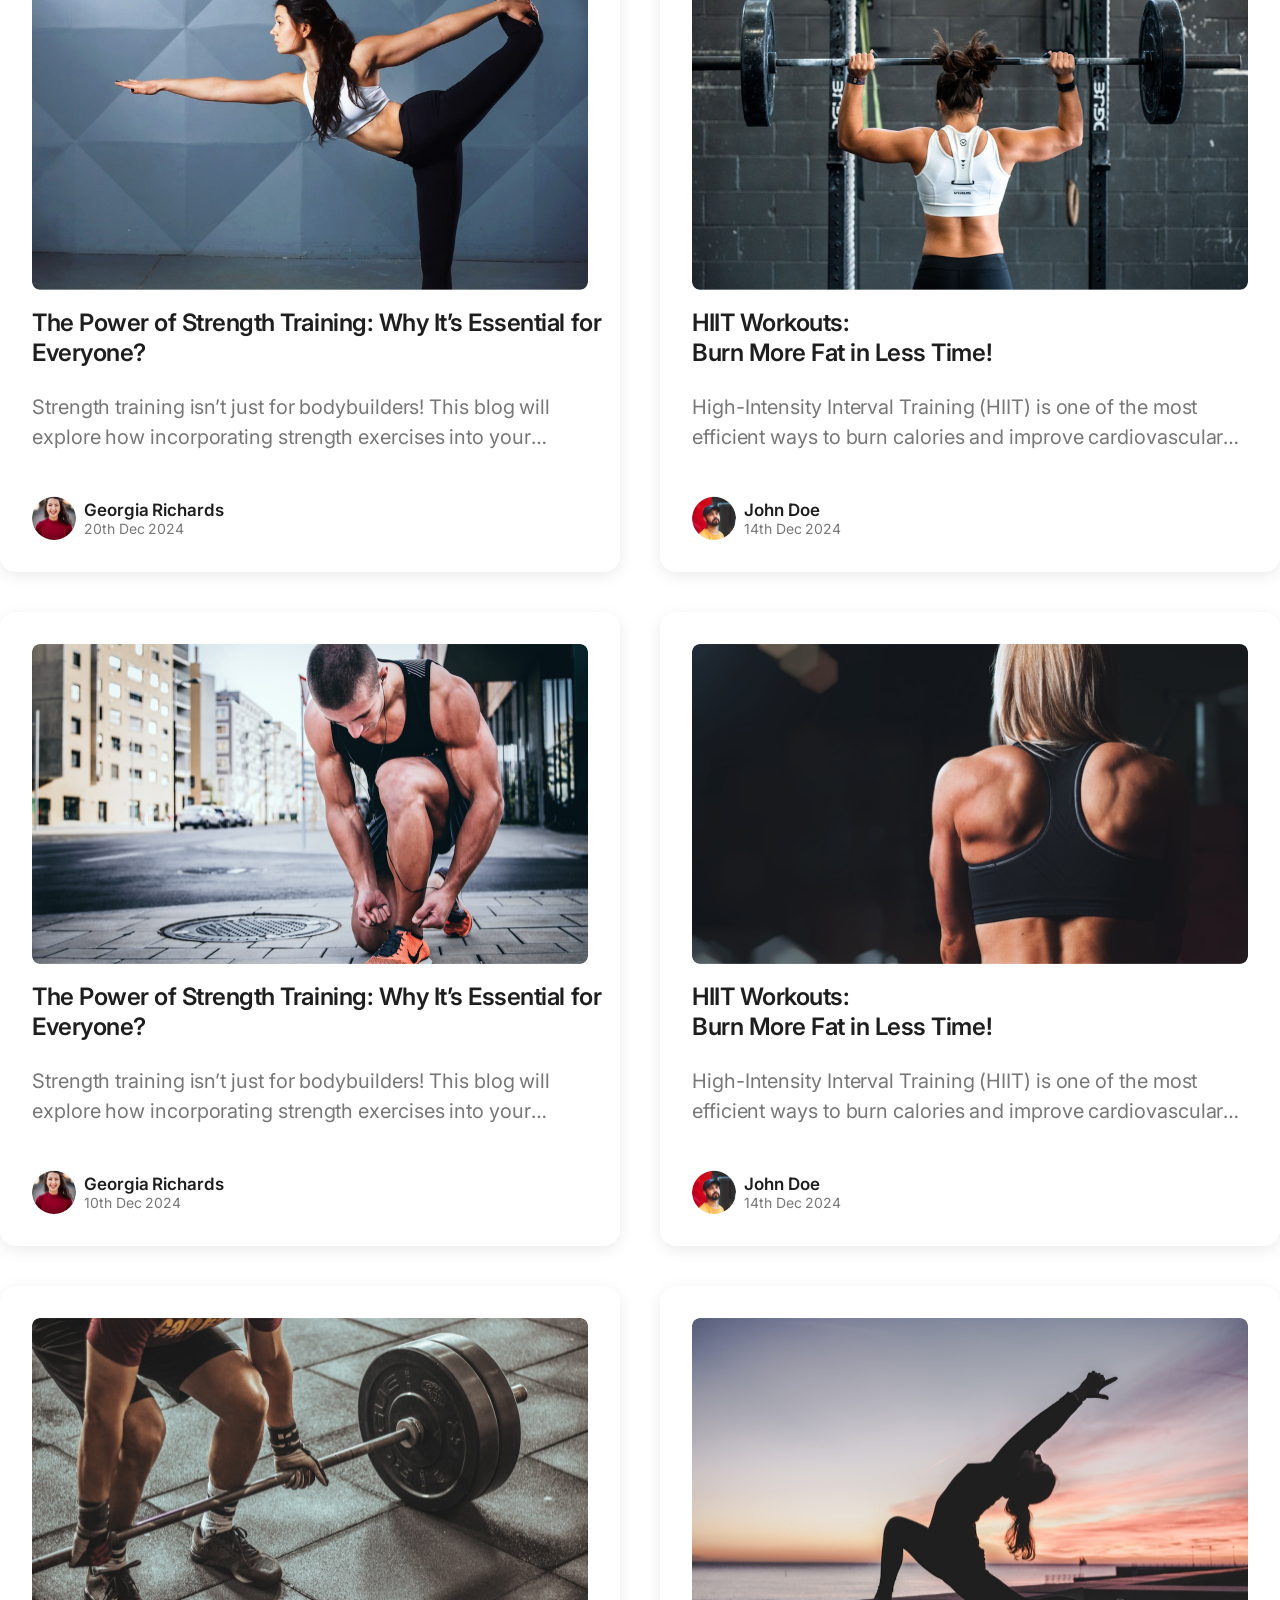
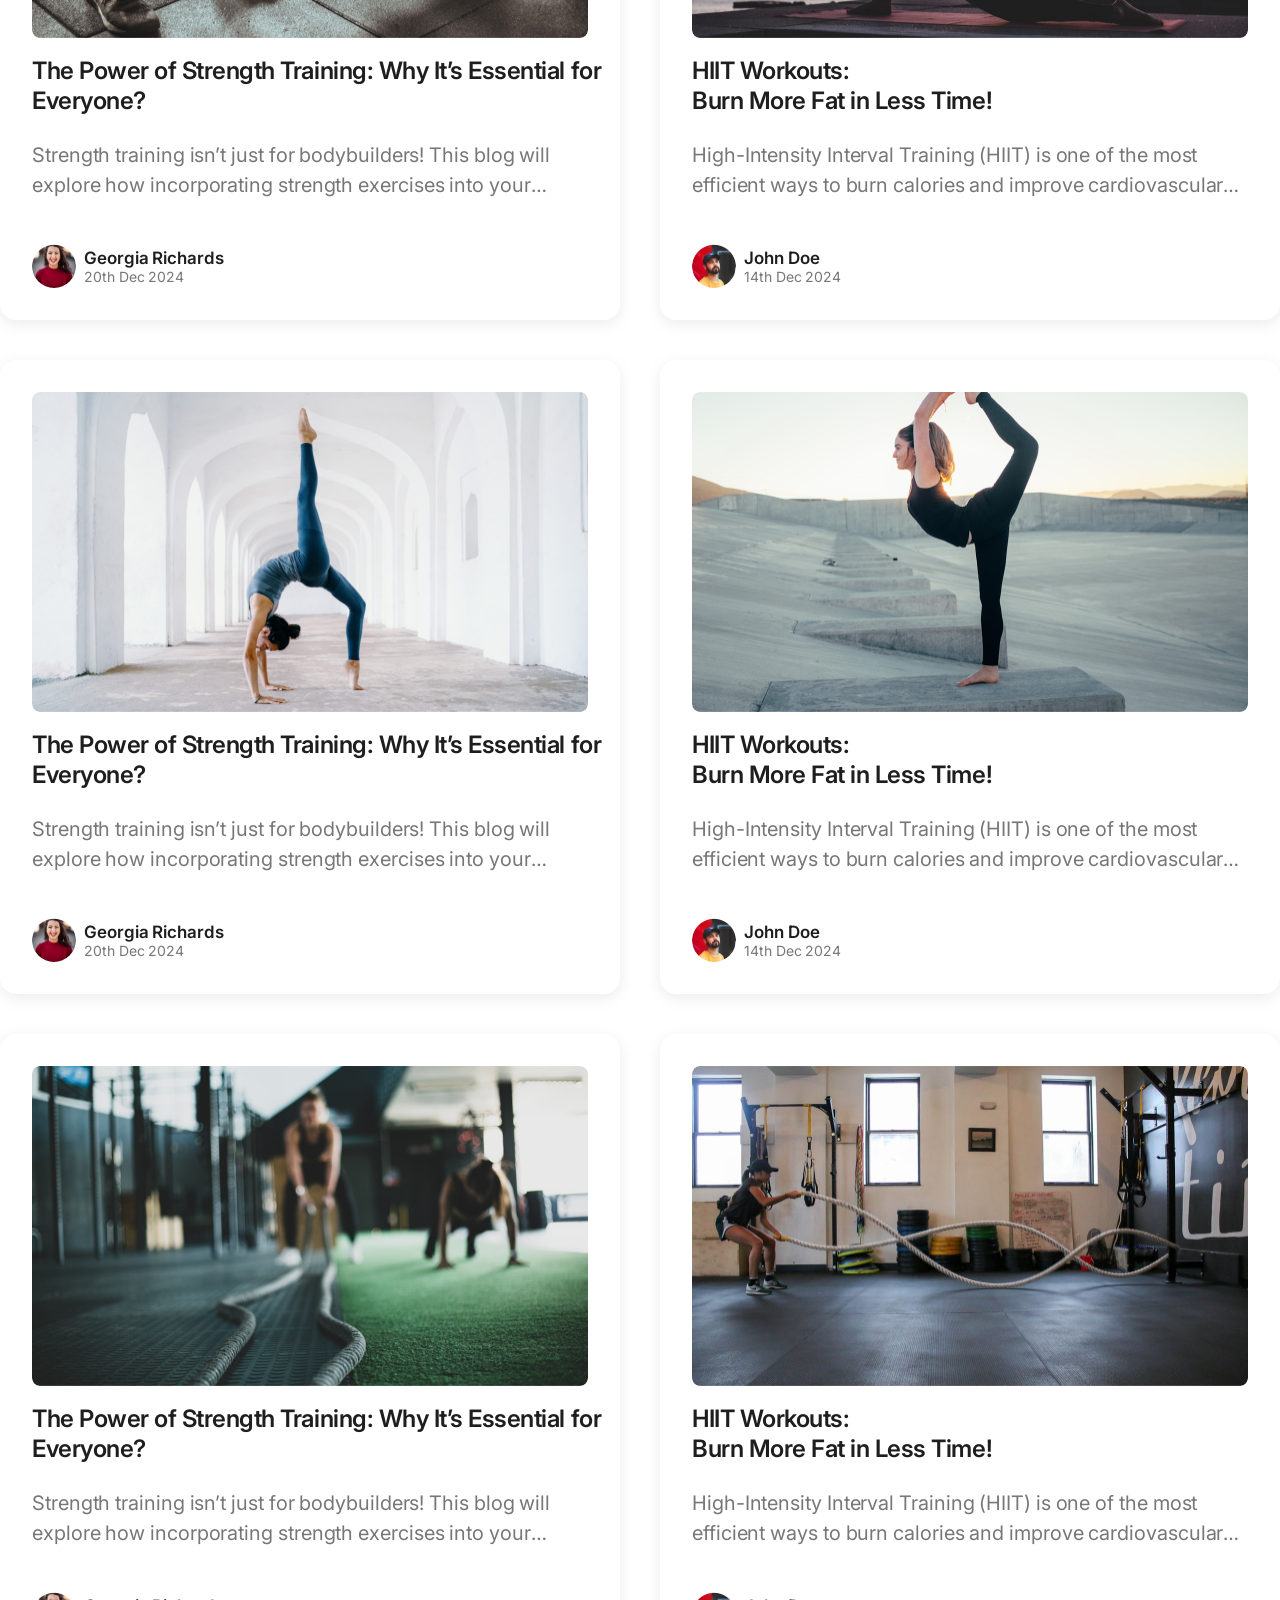
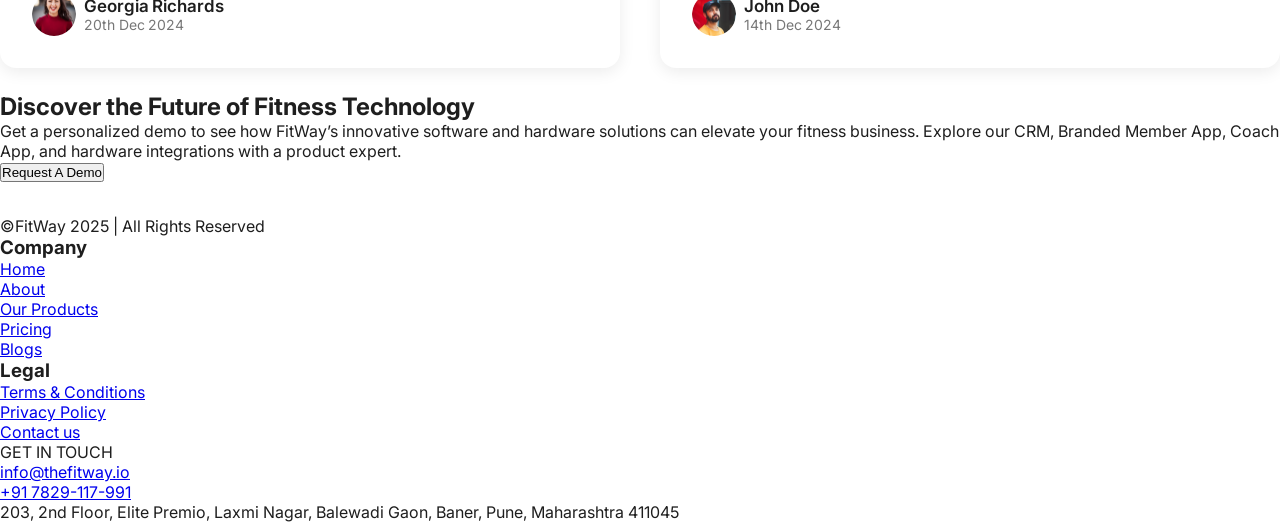
==== commit aa2f13ec: "5july_blogdetails_wip" ====
--- a/blogs_app/blogs_app.html
+++ b/blogs_app/blogs_app.html
@@ -4,7 +4,7 @@
 <head>
   <meta charset="UTF-8">
   <meta name="viewport" content="width=device-width, initial-scale=1.0">
-  <title>FitWay-Branded Member App</title>
+  <title>FitWay-Blogs App</title>
   <link rel="stylesheet" href="./blogs_app_style.css">
   <link rel="preconnect" href="https://fonts.googleapis.com">
   <link rel="preconnect" href="https://fonts.gstatic.com" crossorigin>
@@ -18,8 +18,8 @@
   <header class="navbar-container">
         <nav class="navbar-inner">
             <div class="logo-group">
-                <img src="../blogs/blogs_resource/fitway-logo-icon.png" alt="FitWay Icon" class="logo-icon-img">
-                <img src="../blogs/blogs_resource/fitway-text-name.png" alt="FitWay Name" class="logo-text-img">
+                <img src="../blogs_app/blogs_resource/fitway-logo-icon.png" alt="FitWay Icon" class="logo-icon-img">
+                <img src="../blogs_app/blogs_resource/fitway-text-name.png" alt="FitWay Name" class="logo-text-img">
             </div>
 
             <ul class="nav-links">
@@ -84,7 +84,7 @@
       <!-- Blog Card 1 -->
       <article class="blog-card">
         <div class="blog-card__image-wrapper">
-          <img class="blog-card__image" src="../blogs/blogs_resource/blogs1.png" alt="Strength Training" />
+          <img class="blog-card__image" src="../blogs_app/blogs_resource/blogs1.png" alt="Strength Training" />
         </div>
         <div class="blog-card__content">
           <h3 class="blog-card__title">The Power of Strength Training: Why It’s Essential for Everyone?</h3>
@@ -93,7 +93,7 @@
           </p>
           <div class="blog-card__footer">
             <div class="blog-card__author">
-              <img class="blog-card__author-avatar" src="../blogs/blogs_resource/Georgia_Richards.png" alt="Georgia Richards" />
+              <img class="blog-card__author-avatar" src="../blogs_app/blogs_resource/Georgia_Richards.png" alt="Georgia Richards" />
               <div class="blog-card__author-info">
                 <div class="blog-card__author-name">Georgia Richards</div>
                 <div class="blog-card__date">20th Dec 2024</div>
@@ -107,7 +107,7 @@
       <!-- Blog Card 2 -->
       <article class="blog-card">
         <div class="blog-card__image-wrapper">
-          <img class="blog-card__image" src="../blogs/blogs_resource/blogs2.png" alt="HIIT Workouts" />
+          <img class="blog-card__image" src="../blogs_app/blogs_resource/blogs2.png" alt="HIIT Workouts" />
         </div>
         <div class="blog-card__content">
           <h3 class="blog-card__title">HIIT Workouts: <br>Burn More Fat in Less Time!</h3>
@@ -116,7 +116,7 @@
           </p>
           <div class="blog-card__footer">
             <div class="blog-card__author">
-              <img class="blog-card__author-avatar" src="../blogs/blogs_resource/John_Doe.png" alt="John Doe" />
+              <img class="blog-card__author-avatar" src="../blogs_app/blogs_resource/John_Doe.png" alt="John Doe" />
               <div class="blog-card__author-info">
                 <div class="blog-card__author-name">John Doe</div>
                 <div class="blog-card__date">14th Dec 2024</div>
@@ -129,25 +129,24 @@
     </div>
 
 
-        <!-- Row 2 -->
-
-
-    <div class="blog-row">
-      <!-- Blog Card 3 -->
-      <div class="blog-card">
-        <div class="blog-card__image-wrapper">
-          <img class="blog-card__image" src="../blogs/blogs_resource/blogs3.png" alt="Balanced Diet" />
+     <!-- Row 2 -->
+
+     <div class="blog-row">
+    <!-- Blog Card 3 -->
+      <div class="blog-card">
+        <div class="blog-card__image-wrapper">
+          <img class="blog-card__image" src="../blogs_app/blogs_resource/blogs3.png" alt="Balanced Diet" />
         </div>
         <div class="blog-card__content">
           <h3 class="blog-card__title">
            The Power of Strength Training: Why It’s Essential for Everyone?
           </h3>
           <p class="blog-card__description">
-          Strength training isn’t just for bodybuilders! This blog will explore how incorporating strength exercises into your routine can improve muscle mass, boost metabolism, and prevent injury, making it an essential part of any fitness plan. Learn how to get started with bodyweight exercises or weightlifting for optimal results.
-          </p>
-          <div class="blog-card__footer">
-            <div class="blog-card__author">
-              <img class="blog-card__author-avatar" src="../blogs/blogs_resource/Georgia_Richards.png" alt="Georgia Richards" />
+         Strength training isn’t just for bodybuilders! This blog will explore how incorporating strength exercises into your routine can improve muscle mass, boost metabolism, and prevent injury, making it an essential part of any fitness plan. Learn how to get started with bodyweight exercises or weightlifting for optimal results.
+          </p>
+          <div class="blog-card__footer">
+            <div class="blog-card__author">
+              <img class="blog-card__author-avatar" src="../blogs_app/blogs_resource/Georgia_Richards.png" alt="Georgia Richards" />
               <div class="blog-card__author-info">
                 <div class="blog-card__author-name">Georgia Richards</div>
                 <div class="blog-card__date">20th Dec 2024</div>
@@ -163,30 +162,31 @@
       <!-- Blog Card 4 -->
       <div class="blog-card">
         <div class="blog-card__image-wrapper">
-          <img class="blog-card__image" src="../blogs/blogs_resource/blogs4.png" alt="Mental Health Benefits" />
-        </div>
-        <div class="blog-card__content">
-          <h3 class="blog-card__title">
-           HIIT Workouts: <br> Burn More Fat in Less Time!
+          <img class="blog-card__image" src="../blogs_app/blogs_resource/blogs4.png" alt="Mental Health Benefits" />
+        </div>
+        <div class="blog-card__content">
+          <h3 class="blog-card__title">
+          HIIT Workouts: <br> Burn More Fat in Less Time!
           </h3>
           <p class="blog-card__description">
           High-Intensity Interval Training (HIIT) is one of the most efficient ways to burn calories and improve cardiovascular health. In this blog, we’ll discuss what HIIT is, its benefits over traditional cardio, and how you can incorporate it into your weekly routine to maximize fat loss and improve endurance, even with limited time
           </p>
           <div class="blog-card__footer">
             <div class="blog-card__author">
-              <img class="blog-card__author-avatar" src="../blogs/blogs_resource/John_Doe.png" alt="John Doe" />
-              <div class="blog-card__author-info">
-                <div class="blog-card__author-name">John Doe</div>
-                <div class="blog-card__date">14th Dec 2024</div>
-              </div>
-            </div>
-            <div class="blog-card__icon">
-              <!-- <img src="https://www.svgrepo.com/show/498001/arrow-up-right.svg" alt="Arrow Icon" /> -->
-            </div>
-          </div>
-        </div>
-      </div>
-    </div>
+              <img class="blog-card__author-avatar" src="../blogs_app/blogs_resource/John_Doe.png" alt="John Doe" />
+              <div class="blog-card__author-info">
+                <div class="blog-card__author-name">John Doe</div>
+                <div class="blog-card__date">14th Dec 2024</div>
+              </div>
+            </div>
+            <div class="blog-card__icon">
+              <!-- <img src="https://www.svgrepo.com/show/498001/arrow-up-right.svg" alt="Arrow Icon" /> -->
+            </div>
+          </div>
+        </div>
+      </div>
+    </div>
+
 
 
     <!-- Row 3 -->
@@ -196,7 +196,7 @@
     <!-- Blog Card 5 -->
       <div class="blog-card">
         <div class="blog-card__image-wrapper">
-          <img class="blog-card__image" src="../blogs/blogs_resource/blogs5.png" alt="Balanced Diet" />
+          <img class="blog-card__image" src="../blogs_app/blogs_resource/blogs5.png" alt="Balanced Diet" />
         </div>
         <div class="blog-card__content">
           <h3 class="blog-card__title">
@@ -207,7 +207,7 @@
           </p>
           <div class="blog-card__footer">
             <div class="blog-card__author">
-              <img class="blog-card__author-avatar" src="../blogs/blogs_resource/Georgia_Richards.png" alt="Georgia Richards" />
+              <img class="blog-card__author-avatar" src="../blogs_app/blogs_resource/Georgia_Richards.png" alt="Georgia Richards" />
               <div class="blog-card__author-info">
                 <div class="blog-card__author-name">Georgia Richards</div>
                 <div class="blog-card__date">20th Dec 2024</div>
@@ -223,7 +223,7 @@
       <!-- Blog Card 6 -->
       <div class="blog-card">
         <div class="blog-card__image-wrapper">
-          <img class="blog-card__image" src="../blogs/blogs_resource/blogs6.png" alt="Mental Health Benefits" />
+          <img class="blog-card__image" src="../blogs_app/blogs_resource/blogs6.png" alt="Mental Health Benefits" />
         </div>
         <div class="blog-card__content">
           <h3 class="blog-card__title">
@@ -234,7 +234,7 @@
           </p>
           <div class="blog-card__footer">
             <div class="blog-card__author">
-              <img class="blog-card__author-avatar" src="../blogs/blogs_resource/John_Doe.png" alt="John Doe" />
+              <img class="blog-card__author-avatar" src="../blogs_app/blogs_resource/John_Doe.png" alt="John Doe" />
               <div class="blog-card__author-info">
                 <div class="blog-card__author-name">John Doe</div>
                 <div class="blog-card__date">14th Dec 2024</div>
@@ -256,7 +256,7 @@
      <!-- Blog Card 7 -->
      <div class="blog-card">
         <div class="blog-card__image-wrapper">
-          <img class="blog-card__image" src="../blogs/blogs_resource/blogs7.png" alt="Balanced Diet" />
+          <img class="blog-card__image" src="../blogs_app/blogs_resource/blogs7.png" alt="Balanced Diet" />
         </div>
         <div class="blog-card__content">
           <h3 class="blog-card__title">
@@ -267,7 +267,7 @@
           </p>
           <div class="blog-card__footer">
             <div class="blog-card__author">
-              <img class="blog-card__author-avatar" src="../blogs/blogs_resource/Georgia_Richards.png" alt="Georgia Richards" />
+              <img class="blog-card__author-avatar" src="../blogs_app/blogs_resource/Georgia_Richards.png" alt="Georgia Richards" />
               <div class="blog-card__author-info">
                 <div class="blog-card__author-name">Georgia Richards</div>
                 <div class="blog-card__date">10th Dec 2024</div>
@@ -284,7 +284,7 @@
 
       <div class="blog-card">
         <div class="blog-card__image-wrapper">
-          <img class="blog-card__image" src="../blogs/blogs_resource/blogs8.png" alt="Mental Health Benefits" />
+          <img class="blog-card__image" src="../blogs_app/blogs_resource/blogs8.png" alt="Mental Health Benefits" />
         </div>
         <div class="blog-card__content">
           <h3 class="blog-card__title">
@@ -295,7 +295,7 @@
           </p>
           <div class="blog-card__footer">
             <div class="blog-card__author">
-              <img class="blog-card__author-avatar" src="../blogs/blogs_resource/John_Doe.png" alt="John Doe" />
+              <img class="blog-card__author-avatar" src="../blogs_app/blogs_resource/John_Doe.png" alt="John Doe" />
               <div class="blog-card__author-info">
                 <div class="blog-card__author-name">John Doe</div>
                 <div class="blog-card__date">14th Dec 2024</div>
@@ -317,7 +317,7 @@
       <!-- Blog Card 9 -->
       <div class="blog-card">
         <div class="blog-card__image-wrapper">
-          <img class="blog-card__image" src="../blogs/blogs_resource/blogs9.png" alt="Balanced Diet" />
+          <img class="blog-card__image" src="../blogs_app/blogs_resource/blogs9.png" alt="Balanced Diet" />
         </div>
         <div class="blog-card__content">
           <h3 class="blog-card__title">
@@ -328,7 +328,7 @@
           </p>
           <div class="blog-card__footer">
             <div class="blog-card__author">
-              <img class="blog-card__author-avatar" src="../blogs/blogs_resource/Georgia_Richards.png" alt="Georgia Richards" />
+              <img class="blog-card__author-avatar" src="../blogs_app/blogs_resource/Georgia_Richards.png" alt="Georgia Richards" />
               <div class="blog-card__author-info">
                 <div class="blog-card__author-name">Georgia Richards</div>
                 <div class="blog-card__date">20th Dec 2024</div>
@@ -345,7 +345,7 @@
 
       <div class="blog-card">
         <div class="blog-card__image-wrapper">
-          <img class="blog-card__image" src="../blogs/blogs_resource/blogs10.png" alt="Mental Health Benefits" />
+          <img class="blog-card__image" src="../blogs_app/blogs_resource/blogs10.png" alt="Mental Health Benefits" />
         </div>
         <div class="blog-card__content">
           <h3 class="blog-card__title">
@@ -356,7 +356,7 @@
           </p>
           <div class="blog-card__footer">
             <div class="blog-card__author">
-              <img class="blog-card__author-avatar" src="../blogs/blogs_resource/John_Doe.png" alt="John Doe" />
+              <img class="blog-card__author-avatar" src="../blogs_app/blogs_resource/John_Doe.png" alt="John Doe" />
               <div class="blog-card__author-info">
                 <div class="blog-card__author-name">John Doe</div>
                 <div class="blog-card__date">14th Dec 2024</div>
@@ -379,7 +379,7 @@
       <!-- Blog Card 11 -->
       <div class="blog-card">
         <div class="blog-card__image-wrapper">
-          <img class="blog-card__image" src="../blogs/blogs_resource/blogs11.png" alt="Balanced Diet" />
+          <img class="blog-card__image" src="../blogs_app/blogs_resource/blogs11.png" alt="Balanced Diet" />
         </div>
         <div class="blog-card__content">
           <h3 class="blog-card__title">
@@ -390,7 +390,7 @@
           </p>
           <div class="blog-card__footer">
             <div class="blog-card__author">
-              <img class="blog-card__author-avatar" src="../blogs/blogs_resource/Georgia_Richards.png" alt="Georgia Richards" />
+              <img class="blog-card__author-avatar" src="../blogs_app/blogs_resource/Georgia_Richards.png" alt="Georgia Richards" />
               <div class="blog-card__author-info">
                 <div class="blog-card__author-name">Georgia Richards</div>
                 <div class="blog-card__date">20th Dec 2024</div>
@@ -407,7 +407,7 @@
 
       <div class="blog-card">
         <div class="blog-card__image-wrapper">
-          <img class="blog-card__image" src="../blogs/blogs_resource/blogs12.png" alt="Mental Health Benefits" />
+          <img class="blog-card__image" src="../blogs_app/blogs_resource/blogs12.png" alt="Mental Health Benefits" />
         </div>
         <div class="blog-card__content">
           <h3 class="blog-card__title">
@@ -418,7 +418,7 @@
           </p>
           <div class="blog-card__footer">
             <div class="blog-card__author">
-              <img class="blog-card__author-avatar" src="../blogs/blogs_resource/John_Doe.png" alt="John Doe" />
+              <img class="blog-card__author-avatar" src="../blogs_app/blogs_resource/John_Doe.png" alt="John Doe" />
               <div class="blog-card__author-info">
                 <div class="blog-card__author-name">John Doe</div>
                 <div class="blog-card__date">14th Dec 2024</div>
@@ -440,7 +440,7 @@
       <!-- Blog Card 11 -->
       <div class="blog-card">
         <div class="blog-card__image-wrapper">
-          <img class="blog-card__image" src="../blogs/blogs_resource/blogs13.png" alt="Balanced Diet" />
+          <img class="blog-card__image" src="../blogs_app/blogs_resource/blogs13.png" alt="Balanced Diet" />
         </div>
         <div class="blog-card__content">
           <h3 class="blog-card__title">
@@ -451,7 +451,7 @@
           </p>
           <div class="blog-card__footer">
             <div class="blog-card__author">
-              <img class="blog-card__author-avatar" src="../blogs/blogs_resource/Georgia_Richards.png" alt="Georgia Richards" />
+              <img class="blog-card__author-avatar" src="../blogs_app/blogs_resource/Georgia_Richards.png" alt="Georgia Richards" />
               <div class="blog-card__author-info">
                 <div class="blog-card__author-name">Georgia Richards</div>
                 <div class="blog-card__date">20th Dec 2024</div>
@@ -464,11 +464,11 @@
         </div>
       </div>
 
-      <!-- Blog Card 12 -->
-
-      <div class="blog-card">
-        <div class="blog-card__image-wrapper">
-          <img class="blog-card__image" src="../blogs/blogs_resource/blogs14.png" alt="Mental Health Benefits" />
+      <!-- Blog Card 1 -->
+
+      <div class="blog-card">
+        <div class="blog-card__image-wrapper">
+          <img class="blog-card__image" src="../blogs_app/blogs_resource/blogs14.png" alt="Mental Health Benefits" />
         </div>
         <div class="blog-card__content">
           <h3 class="blog-card__title">
@@ -479,7 +479,7 @@
           </p>
           <div class="blog-card__footer">
             <div class="blog-card__author">
-              <img class="blog-card__author-avatar" src="../blogs/blogs_resource/John_Doe.png" alt="John Doe" />
+              <img class="blog-card__author-avatar" src="../blogs_app/blogs_resource/John_Doe.png" alt="John Doe" />
               <div class="blog-card__author-info">
                 <div class="blog-card__author-name">John Doe</div>
                 <div class="blog-card__date">14th Dec 2024</div>
